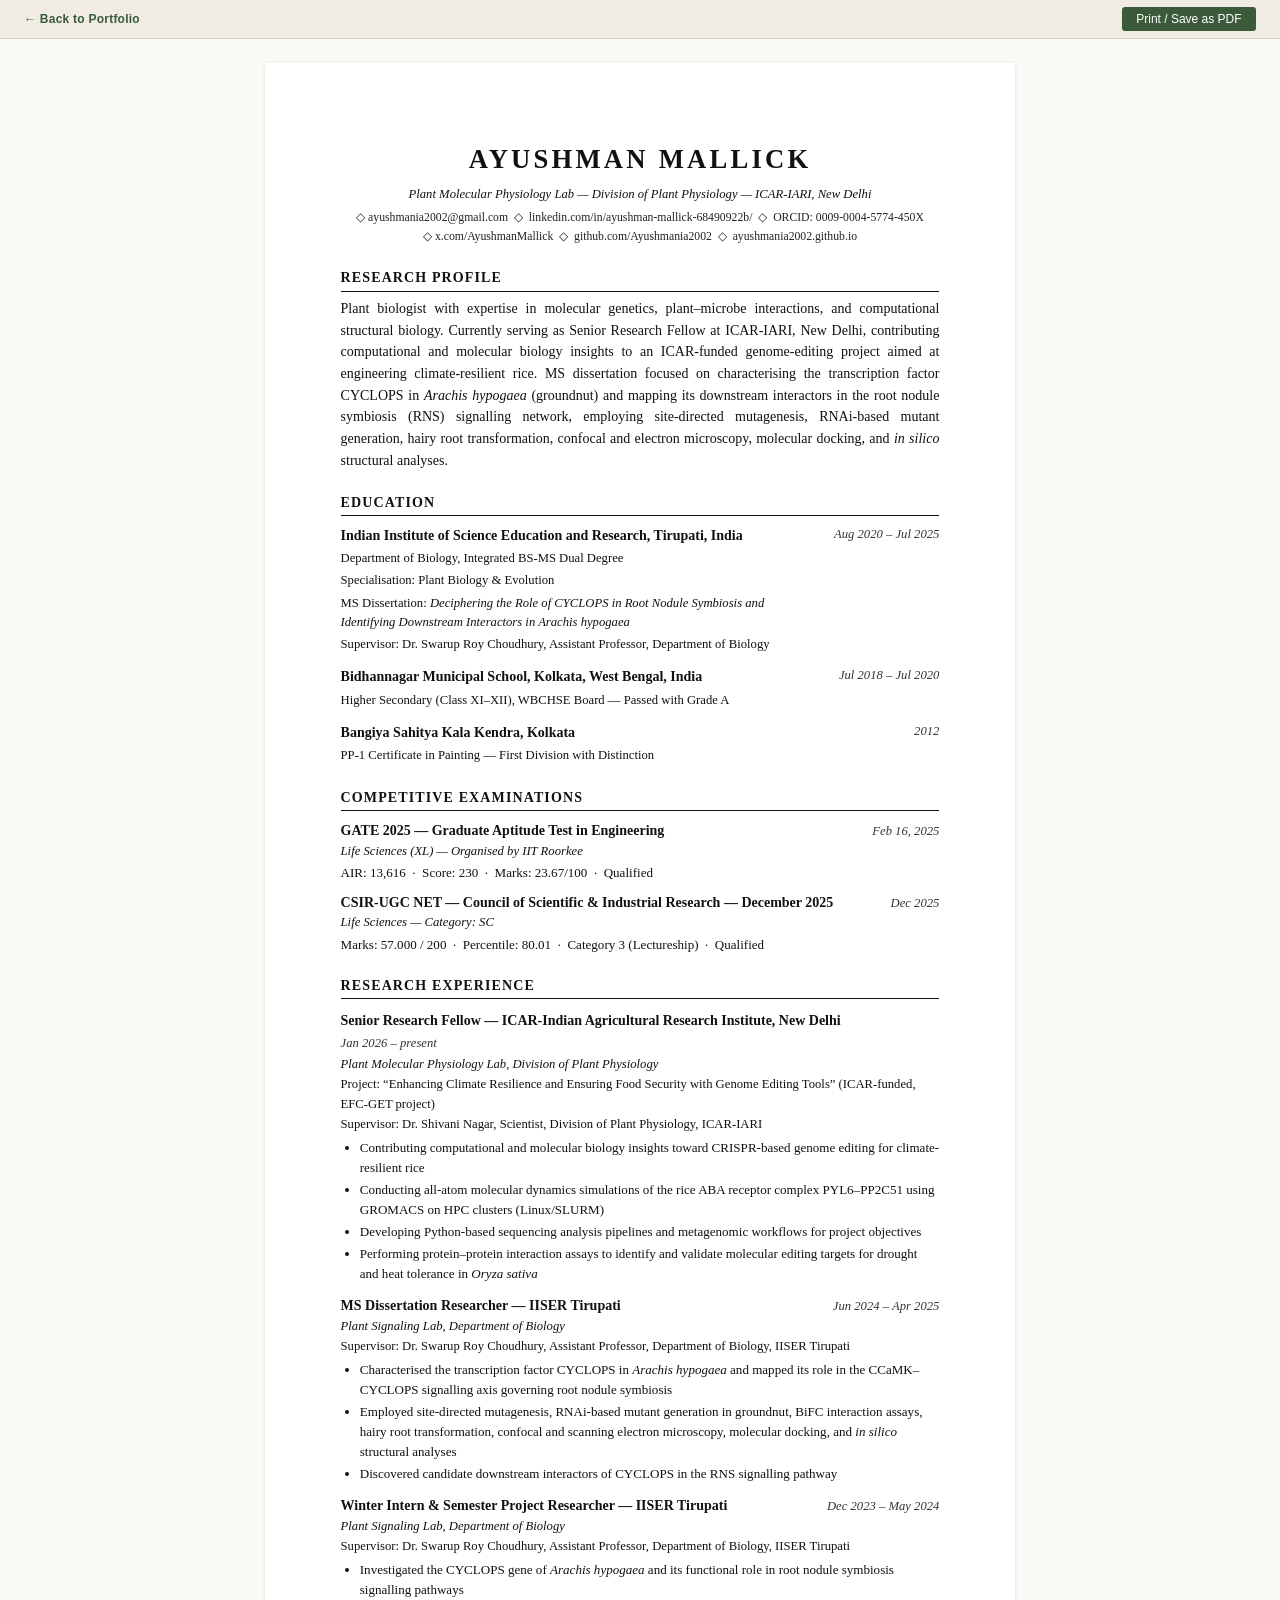
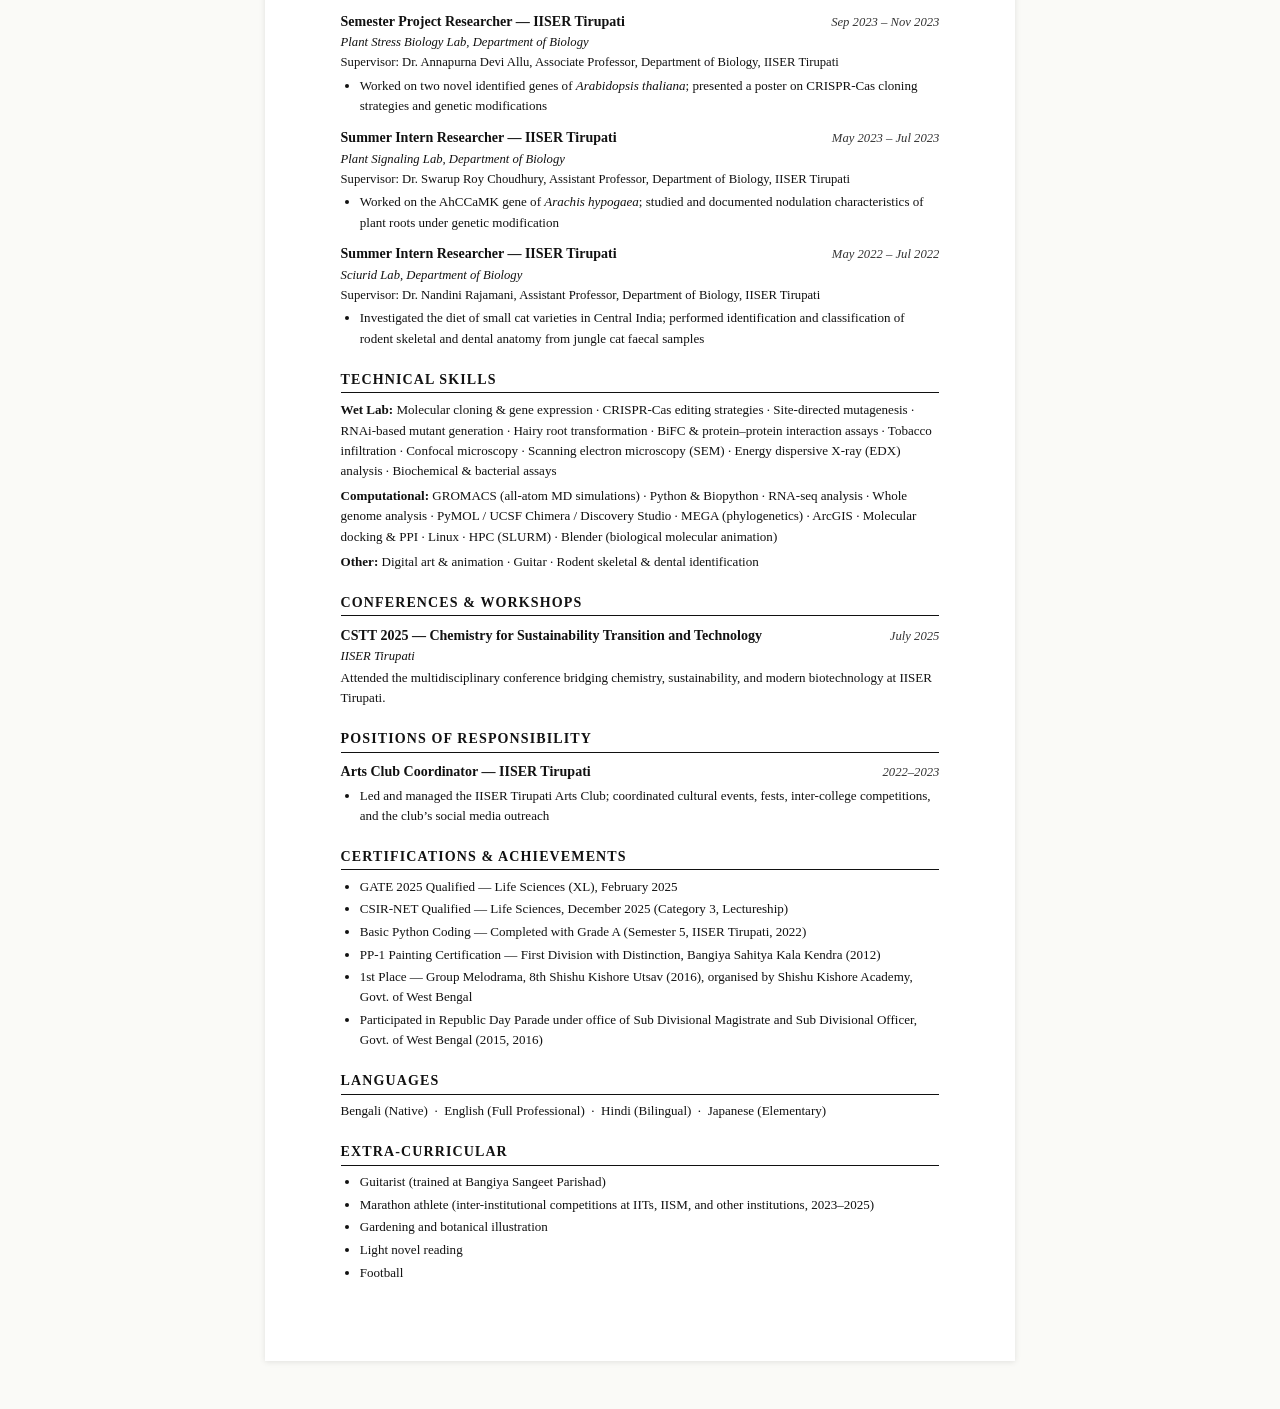
==== cv.html @ a6e4a39c "Fix CYCLOPS slideshow, CSIR-NET category, add GATE/NET to timeline - Fix initSlideshow(): querySelec" ====
<!DOCTYPE html>
<html lang="en">
<head>
  <meta charset="UTF-8" />
  <meta name="viewport" content="width=device-width, initial-scale=1.0" />
  <title>Ayushman Mallick — Curriculum Vitae</title>
  <style>
    /* ── Reset & Base ─────────────────────────────── */
    *, *::before, *::after { box-sizing: border-box; margin: 0; padding: 0; }

    body {
      font-family: "Times New Roman", Georgia, serif;
      font-size: 10.5pt;
      line-height: 1.55;
      color: #111;
      background: #fafaf7;
    }

    /* ── Nav bar (screen only) ────────────────────── */
    #nav-bar {
      background: #f0ece4;
      border-bottom: 1px solid #d0ccc4;
      padding: 0.45rem 1.5rem;
      display: flex;
      align-items: center;
      justify-content: space-between;
      font-family: Arial, sans-serif;
      font-size: 9pt;
    }
    #nav-bar a {
      color: #3a5a3a;
      text-decoration: none;
      font-weight: bold;
      letter-spacing: 0.02em;
    }
    #nav-bar a:hover { text-decoration: underline; }
    #print-btn {
      background: #3a5a3a;
      color: #fff;
      border: none;
      padding: 0.3rem 0.9rem;
      border-radius: 3px;
      cursor: pointer;
      font-size: 9pt;
      font-family: Arial, sans-serif;
    }
    #print-btn:hover { background: #2a4a2a; }

    /* ── CV Wrapper ───────────────────────────────── */
    #cv {
      max-width: 750px;
      margin: 1.5rem auto 3rem auto;
      padding: 2cm 2cm;
      background: #fff;
      box-shadow: 0 1px 6px rgba(0,0,0,0.10);
    }

    /* ── Header ───────────────────────────────────── */
    .cv-name {
      font-size: 20pt;
      font-weight: bold;
      text-align: center;
      letter-spacing: 0.12em;
      text-transform: uppercase;
      margin-bottom: 0.3rem;
    }
    .cv-affil {
      text-align: center;
      font-size: 9.5pt;
      font-style: italic;
      margin-bottom: 0.2rem;
    }
    .cv-contact {
      text-align: center;
      font-size: 8.8pt;
      color: #222;
      margin-bottom: 1.1rem;
      line-height: 1.7;
    }
    .cv-contact a {
      color: #222;
      text-decoration: none;
    }
    .cv-contact a:hover { text-decoration: underline; }

    /* ── Section Headers ──────────────────────────── */
    .section-header {
      font-size: 10.5pt;
      font-weight: bold;
      text-transform: uppercase;
      letter-spacing: 0.08em;
      margin-top: 1.25rem;
      margin-bottom: 0.15rem;
      padding-bottom: 0.1rem;
      border-bottom: 1.5px solid #111;
    }

    /* ── General paragraph / body text ───────────── */
    .cv-body {
      margin-top: 0.4rem;
      text-align: justify;
    }

    /* ── Education table layout ───────────────────── */
    .edu-table {
      width: 100%;
      border-collapse: collapse;
      margin-top: 0.5rem;
    }
    .edu-table td {
      vertical-align: top;
      padding: 0.08rem 0;
    }
    .edu-table .edu-left {
      width: 74%;
      padding-right: 0.5rem;
    }
    .edu-table .edu-right {
      width: 26%;
      text-align: right;
      font-style: italic;
      white-space: nowrap;
      font-size: 9.5pt;
      color: #333;
    }
    .edu-inst {
      font-weight: bold;
    }
    .edu-dept {
      font-size: 9.5pt;
    }
    .edu-sep {
      height: 0.55rem;
    }

    /* ── Experience entries ───────────────────────── */
    .exp-entry {
      margin-top: 0.65rem;
    }
    .exp-header {
      display: flex;
      justify-content: space-between;
      align-items: baseline;
      flex-wrap: wrap;
      gap: 0.2rem;
    }
    .exp-title {
      font-weight: bold;
      font-size: 10.5pt;
    }
    .exp-date {
      font-style: italic;
      font-size: 9.5pt;
      color: #333;
      white-space: nowrap;
    }
    .exp-lab {
      font-style: italic;
      font-size: 9.5pt;
      margin-top: 0.05rem;
    }
    .exp-proj {
      font-size: 9.5pt;
      margin-top: 0.05rem;
    }
    .exp-sup {
      font-size: 9.5pt;
      margin-top: 0.02rem;
    }
    .exp-bullets {
      margin-top: 0.2rem;
      margin-left: 1.2rem;
      font-size: 9.8pt;
    }
    .exp-bullets li {
      margin-bottom: 0.1rem;
    }

    /* ── Skills ───────────────────────────────────── */
    .skills-row {
      margin-top: 0.45rem;
      font-size: 9.8pt;
    }
    .skills-row strong {
      font-size: 9.8pt;
    }

    /* ── Conferences / Certs / Positions ─────────── */
    .item-entry {
      margin-top: 0.55rem;
    }
    .item-header {
      display: flex;
      justify-content: space-between;
      align-items: baseline;
      flex-wrap: wrap;
      gap: 0.2rem;
    }
    .item-title {
      font-weight: bold;
      font-size: 10.5pt;
    }
    .item-date {
      font-style: italic;
      font-size: 9.5pt;
      color: #333;
      white-space: nowrap;
    }
    .item-sub {
      font-size: 9.5pt;
      font-style: italic;
    }
    .item-body {
      font-size: 9.8pt;
      margin-top: 0.1rem;
    }
    .item-bullets {
      margin-top: 0.15rem;
      margin-left: 1.2rem;
      font-size: 9.8pt;
    }
    .item-bullets li { margin-bottom: 0.1rem; }

    /* ── Certifications list ──────────────────────── */
    .cert-list {
      margin-top: 0.4rem;
      margin-left: 1.2rem;
      font-size: 9.8pt;
    }
    .cert-list li { margin-bottom: 0.15rem; }

    /* ── Languages & Extras ───────────────────────── */
    .simple-body {
      margin-top: 0.4rem;
      font-size: 9.8pt;
    }

    /* ── Print styles ─────────────────────────────── */
    @media print {
      body {
        background: #fff;
        font-size: 10pt;
        margin: 0;
      }
      #nav-bar { display: none; }
      #cv {
        max-width: 100%;
        margin: 0;
        padding: 1.5cm 1.8cm;
        box-shadow: none;
      }
      a { color: #000 !important; text-decoration: none !important; }
      .section-header { border-bottom-color: #000; }
      .exp-entry, .item-entry { page-break-inside: avoid; }
    }

    @page {
      size: A4;
      margin: 1.5cm 1.8cm;
    }
  </style>
</head>
<body>

<!-- Nav bar (hidden in print) -->
<div id="nav-bar">
  <a href="index.html">&larr; Back to Portfolio</a>
  <button id="print-btn" onclick="window.print()">Print / Save as PDF</button>
</div>

<!-- CV container -->
<div id="cv">

  <!-- ── Header ── -->
  <div class="cv-name">Ayushman Mallick</div>
  <div class="cv-affil">Plant Molecular Physiology Lab &mdash; Division of Plant Physiology &mdash; ICAR-IARI, New Delhi</div>
  <div class="cv-contact">
    &#9671; <a href="mailto:ayushmania2002@gmail.com">ayushmania2002@gmail.com</a>
    &nbsp;&#9671;&nbsp; <a href="https://linkedin.com/in/ayushman-mallick-68490922b/" target="_blank">linkedin.com/in/ayushman-mallick-68490922b/</a>
    &nbsp;&#9671;&nbsp; ORCID: <a href="https://orcid.org/0009-0004-5774-450X" target="_blank">0009-0004-5774-450X</a><br>
    &#9671; <a href="https://x.com/AyushmanMallick" target="_blank">x.com/AyushmanMallick</a>
    &nbsp;&#9671;&nbsp; <a href="https://github.com/Ayushmania2002" target="_blank">github.com/Ayushmania2002</a>
    &nbsp;&#9671;&nbsp; <a href="https://ayushmania2002.github.io" target="_blank">ayushmania2002.github.io</a>
  </div>

  <!-- ── Research Profile ── -->
  <div class="section-header">Research Profile</div>
  <p class="cv-body">
    Plant biologist with expertise in molecular genetics, plant&ndash;microbe interactions, and computational structural biology.
    Currently serving as Senior Research Fellow at ICAR-IARI, New Delhi, contributing computational and molecular biology insights
    to an ICAR-funded genome-editing project aimed at engineering climate-resilient rice. MS dissertation focused on characterising
    the transcription factor CYCLOPS in <em>Arachis hypogaea</em> (groundnut) and mapping its downstream interactors in the root
    nodule symbiosis (RNS) signalling network, employing site-directed mutagenesis, RNAi-based mutant generation, hairy root
    transformation, confocal and electron microscopy, molecular docking, and <em>in silico</em> structural analyses.
  </p>

  <!-- ── Education ── -->
  <div class="section-header">Education</div>
  <table class="edu-table">
    <tbody>
      <tr>
        <td class="edu-left">
          <span class="edu-inst">Indian Institute of Science Education and Research, Tirupati, India</span>
        </td>
        <td class="edu-right">Aug 2020 &ndash; Jul 2025</td>
      </tr>
      <tr>
        <td class="edu-left edu-dept">Department of Biology, Integrated BS-MS Dual Degree</td>
        <td class="edu-right"></td>
      </tr>
      <tr>
        <td class="edu-left edu-dept">Specialisation: Plant Biology &amp; Evolution</td>
        <td class="edu-right"></td>
      </tr>
      <tr>
        <td class="edu-left edu-dept">MS Dissertation: <em>Deciphering the Role of CYCLOPS in Root Nodule Symbiosis and Identifying Downstream Interactors in Arachis hypogaea</em></td>
        <td class="edu-right"></td>
      </tr>
      <tr>
        <td class="edu-left edu-dept">Supervisor: Dr. Swarup Roy Choudhury, Assistant Professor, Department of Biology</td>
        <td class="edu-right"></td>
      </tr>

      <tr class="edu-sep"><td colspan="2"></td></tr>

      <tr>
        <td class="edu-left">
          <span class="edu-inst">Bidhannagar Municipal School, Kolkata, West Bengal, India</span>
        </td>
        <td class="edu-right">Jul 2018 &ndash; Jul 2020</td>
      </tr>
      <tr>
        <td class="edu-left edu-dept">Higher Secondary (Class XI&ndash;XII), WBCHSE Board &mdash; Passed with Grade A</td>
        <td class="edu-right"></td>
      </tr>

      <tr class="edu-sep"><td colspan="2"></td></tr>

      <tr>
        <td class="edu-left">
          <span class="edu-inst">Bangiya Sahitya Kala Kendra, Kolkata</span>
        </td>
        <td class="edu-right">2012</td>
      </tr>
      <tr>
        <td class="edu-left edu-dept">PP-1 Certificate in Painting &mdash; First Division with Distinction</td>
        <td class="edu-right"></td>
      </tr>
    </tbody>
  </table>

  <!-- ── Competitive Examinations ── -->
  <div class="section-header">Competitive Examinations</div>

  <div class="item-entry">
    <div class="item-header">
      <span class="item-title">GATE 2025 &mdash; Graduate Aptitude Test in Engineering</span>
      <span class="item-date">Feb 16, 2025</span>
    </div>
    <div class="item-sub">Life Sciences (XL) &mdash; Organised by IIT Roorkee</div>
    <div class="item-body">AIR: 13,616 &nbsp;&middot;&nbsp; Score: 230 &nbsp;&middot;&nbsp; Marks: 23.67/100 &nbsp;&middot;&nbsp; Qualified</div>
  </div>

  <div class="item-entry">
    <div class="item-header">
      <span class="item-title">CSIR-UGC NET &mdash; Council of Scientific &amp; Industrial Research &mdash; December 2025</span>
      <span class="item-date">Dec 2025</span>
    </div>
    <div class="item-sub">Life Sciences &mdash; Category: SC</div>
    <div class="item-body">Marks: 57.000 / 200 &nbsp;&middot;&nbsp; Percentile: 80.01 &nbsp;&middot;&nbsp; Category 3 (Lectureship) &nbsp;&middot;&nbsp; Qualified</div>
  </div>

  <!-- ── Research Experience ── -->
  <div class="section-header">Research Experience</div>

  <div class="exp-entry">
    <div class="exp-header">
      <span class="exp-title">Senior Research Fellow &mdash; ICAR-Indian Agricultural Research Institute, New Delhi</span>
      <span class="exp-date">Jan 2026 &ndash; present</span>
    </div>
    <div class="exp-lab">Plant Molecular Physiology Lab, Division of Plant Physiology</div>
    <div class="exp-proj">Project: &ldquo;Enhancing Climate Resilience and Ensuring Food Security with Genome Editing Tools&rdquo; (ICAR-funded, EFC-GET project)</div>
    <div class="exp-sup">Supervisor: Dr. Shivani Nagar, Scientist, Division of Plant Physiology, ICAR-IARI</div>
    <ul class="exp-bullets">
      <li>Contributing computational and molecular biology insights toward CRISPR-based genome editing for climate-resilient rice</li>
      <li>Conducting all-atom molecular dynamics simulations of the rice ABA receptor complex PYL6&ndash;PP2C51 using GROMACS on HPC clusters (Linux/SLURM)</li>
      <li>Developing Python-based sequencing analysis pipelines and metagenomic workflows for project objectives</li>
      <li>Performing protein&ndash;protein interaction assays to identify and validate molecular editing targets for drought and heat tolerance in <em>Oryza sativa</em></li>
    </ul>
  </div>

  <div class="exp-entry">
    <div class="exp-header">
      <span class="exp-title">MS Dissertation Researcher &mdash; IISER Tirupati</span>
      <span class="exp-date">Jun 2024 &ndash; Apr 2025</span>
    </div>
    <div class="exp-lab">Plant Signaling Lab, Department of Biology</div>
    <div class="exp-sup">Supervisor: Dr. Swarup Roy Choudhury, Assistant Professor, Department of Biology, IISER Tirupati</div>
    <ul class="exp-bullets">
      <li>Characterised the transcription factor CYCLOPS in <em>Arachis hypogaea</em> and mapped its role in the CCaMK&ndash;CYCLOPS signalling axis governing root nodule symbiosis</li>
      <li>Employed site-directed mutagenesis, RNAi-based mutant generation in groundnut, BiFC interaction assays, hairy root transformation, confocal and scanning electron microscopy, molecular docking, and <em>in silico</em> structural analyses</li>
      <li>Discovered candidate downstream interactors of CYCLOPS in the RNS signalling pathway</li>
    </ul>
  </div>

  <div class="exp-entry">
    <div class="exp-header">
      <span class="exp-title">Winter Intern &amp; Semester Project Researcher &mdash; IISER Tirupati</span>
      <span class="exp-date">Dec 2023 &ndash; May 2024</span>
    </div>
    <div class="exp-lab">Plant Signaling Lab, Department of Biology</div>
    <div class="exp-sup">Supervisor: Dr. Swarup Roy Choudhury, Assistant Professor, Department of Biology, IISER Tirupati</div>
    <ul class="exp-bullets">
      <li>Investigated the CYCLOPS gene of <em>Arachis hypogaea</em> and its functional role in root nodule symbiosis signalling pathways</li>
    </ul>
  </div>

  <div class="exp-entry">
    <div class="exp-header">
      <span class="exp-title">Semester Project Researcher &mdash; IISER Tirupati</span>
      <span class="exp-date">Sep 2023 &ndash; Nov 2023</span>
    </div>
    <div class="exp-lab">Plant Stress Biology Lab, Department of Biology</div>
    <div class="exp-sup">Supervisor: Dr. Annapurna Devi Allu, Associate Professor, Department of Biology, IISER Tirupati</div>
    <ul class="exp-bullets">
      <li>Worked on two novel identified genes of <em>Arabidopsis thaliana</em>; presented a poster on CRISPR-Cas cloning strategies and genetic modifications</li>
    </ul>
  </div>

  <div class="exp-entry">
    <div class="exp-header">
      <span class="exp-title">Summer Intern Researcher &mdash; IISER Tirupati</span>
      <span class="exp-date">May 2023 &ndash; Jul 2023</span>
    </div>
    <div class="exp-lab">Plant Signaling Lab, Department of Biology</div>
    <div class="exp-sup">Supervisor: Dr. Swarup Roy Choudhury, Assistant Professor, Department of Biology, IISER Tirupati</div>
    <ul class="exp-bullets">
      <li>Worked on the AhCCaMK gene of <em>Arachis hypogaea</em>; studied and documented nodulation characteristics of plant roots under genetic modification</li>
    </ul>
  </div>

  <div class="exp-entry">
    <div class="exp-header">
      <span class="exp-title">Summer Intern Researcher &mdash; IISER Tirupati</span>
      <span class="exp-date">May 2022 &ndash; Jul 2022</span>
    </div>
    <div class="exp-lab">Sciurid Lab, Department of Biology</div>
    <div class="exp-sup">Supervisor: Dr. Nandini Rajamani, Assistant Professor, Department of Biology, IISER Tirupati</div>
    <ul class="exp-bullets">
      <li>Investigated the diet of small cat varieties in Central India; performed identification and classification of rodent skeletal and dental anatomy from jungle cat faecal samples</li>
    </ul>
  </div>

  <!-- ── Technical Skills ── -->
  <div class="section-header">Technical Skills</div>

  <div class="skills-row">
    <strong>Wet Lab:</strong>
    Molecular cloning &amp; gene expression &middot; CRISPR-Cas editing strategies &middot; Site-directed mutagenesis &middot;
    RNAi-based mutant generation &middot; Hairy root transformation &middot; BiFC &amp; protein&ndash;protein interaction assays &middot;
    Tobacco infiltration &middot; Confocal microscopy &middot; Scanning electron microscopy (SEM) &middot;
    Energy dispersive X-ray (EDX) analysis &middot; Biochemical &amp; bacterial assays
  </div>

  <div class="skills-row" style="margin-top:0.3rem;">
    <strong>Computational:</strong>
    GROMACS (all-atom MD simulations) &middot; Python &amp; Biopython &middot; RNA-seq analysis &middot;
    Whole genome analysis &middot; PyMOL / UCSF Chimera / Discovery Studio &middot; MEGA (phylogenetics) &middot;
    ArcGIS &middot; Molecular docking &amp; PPI &middot; Linux &middot; HPC (SLURM) &middot;
    Blender (biological molecular animation)
  </div>

  <div class="skills-row" style="margin-top:0.3rem;">
    <strong>Other:</strong>
    Digital art &amp; animation &middot; Guitar &middot; Rodent skeletal &amp; dental identification
  </div>

  <!-- ── Conferences & Workshops ── -->
  <div class="section-header">Conferences &amp; Workshops</div>

  <div class="item-entry">
    <div class="item-header">
      <span class="item-title">CSTT 2025 &mdash; Chemistry for Sustainability Transition and Technology</span>
      <span class="item-date">July 2025</span>
    </div>
    <div class="item-sub">IISER Tirupati</div>
    <div class="item-body">Attended the multidisciplinary conference bridging chemistry, sustainability, and modern biotechnology at IISER Tirupati.</div>
  </div>

  <!-- ── Positions of Responsibility ── -->
  <div class="section-header">Positions of Responsibility</div>

  <div class="item-entry">
    <div class="item-header">
      <span class="item-title">Arts Club Coordinator &mdash; IISER Tirupati</span>
      <span class="item-date">2022&ndash;2023</span>
    </div>
    <ul class="item-bullets">
      <li>Led and managed the IISER Tirupati Arts Club; coordinated cultural events, fests, inter-college competitions, and the club&rsquo;s social media outreach</li>
    </ul>
  </div>

  <!-- ── Certifications & Achievements ── -->
  <div class="section-header">Certifications &amp; Achievements</div>

  <ul class="cert-list">
    <li>GATE 2025 Qualified &mdash; Life Sciences (XL), February 2025</li>
    <li>CSIR-NET Qualified &mdash; Life Sciences, December 2025 (Category 3, Lectureship)</li>
    <li>Basic Python Coding &mdash; Completed with Grade A (Semester 5, IISER Tirupati, 2022)</li>
    <li>PP-1 Painting Certification &mdash; First Division with Distinction, Bangiya Sahitya Kala Kendra (2012)</li>
    <li>1st Place &mdash; Group Melodrama, 8th Shishu Kishore Utsav (2016), organised by Shishu Kishore Academy, Govt. of West Bengal</li>
    <li>Participated in Republic Day Parade under office of Sub Divisional Magistrate and Sub Divisional Officer, Govt. of West Bengal (2015, 2016)</li>
  </ul>

  <!-- ── Languages ── -->
  <div class="section-header">Languages</div>

  <div class="simple-body">
    Bengali (Native) &nbsp;&middot;&nbsp; English (Full Professional) &nbsp;&middot;&nbsp; Hindi (Bilingual) &nbsp;&middot;&nbsp; Japanese (Elementary)
  </div>

  <!-- ── Extra-Curricular ── -->
  <div class="section-header">Extra-Curricular</div>

  <ul class="cert-list" style="margin-top:0.4rem;">
    <li>Guitarist (trained at Bangiya Sangeet Parishad)</li>
    <li>Marathon athlete (inter-institutional competitions at IITs, IISM, and other institutions, 2023&ndash;2025)</li>
    <li>Gardening and botanical illustration</li>
    <li>Light novel reading</li>
    <li>Football</li>
  </ul>

</div><!-- end #cv -->

</body>
</html>
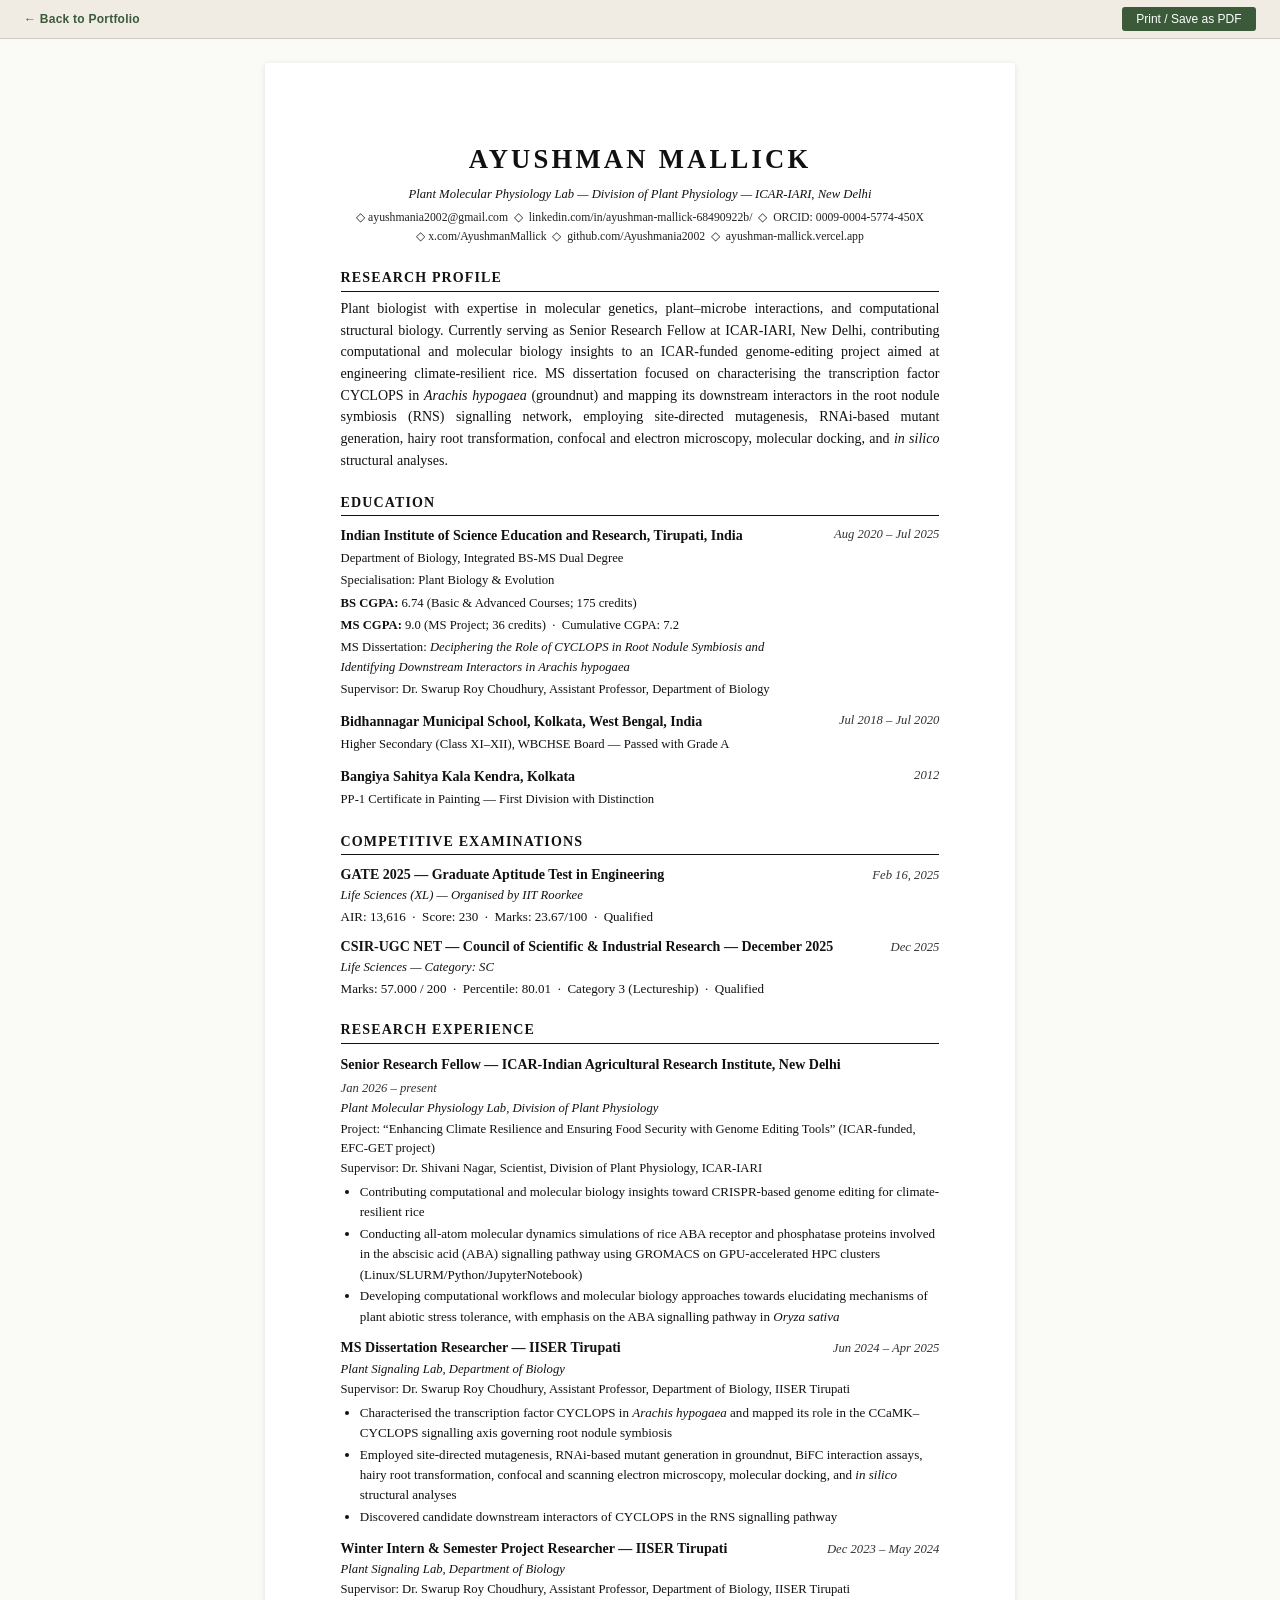
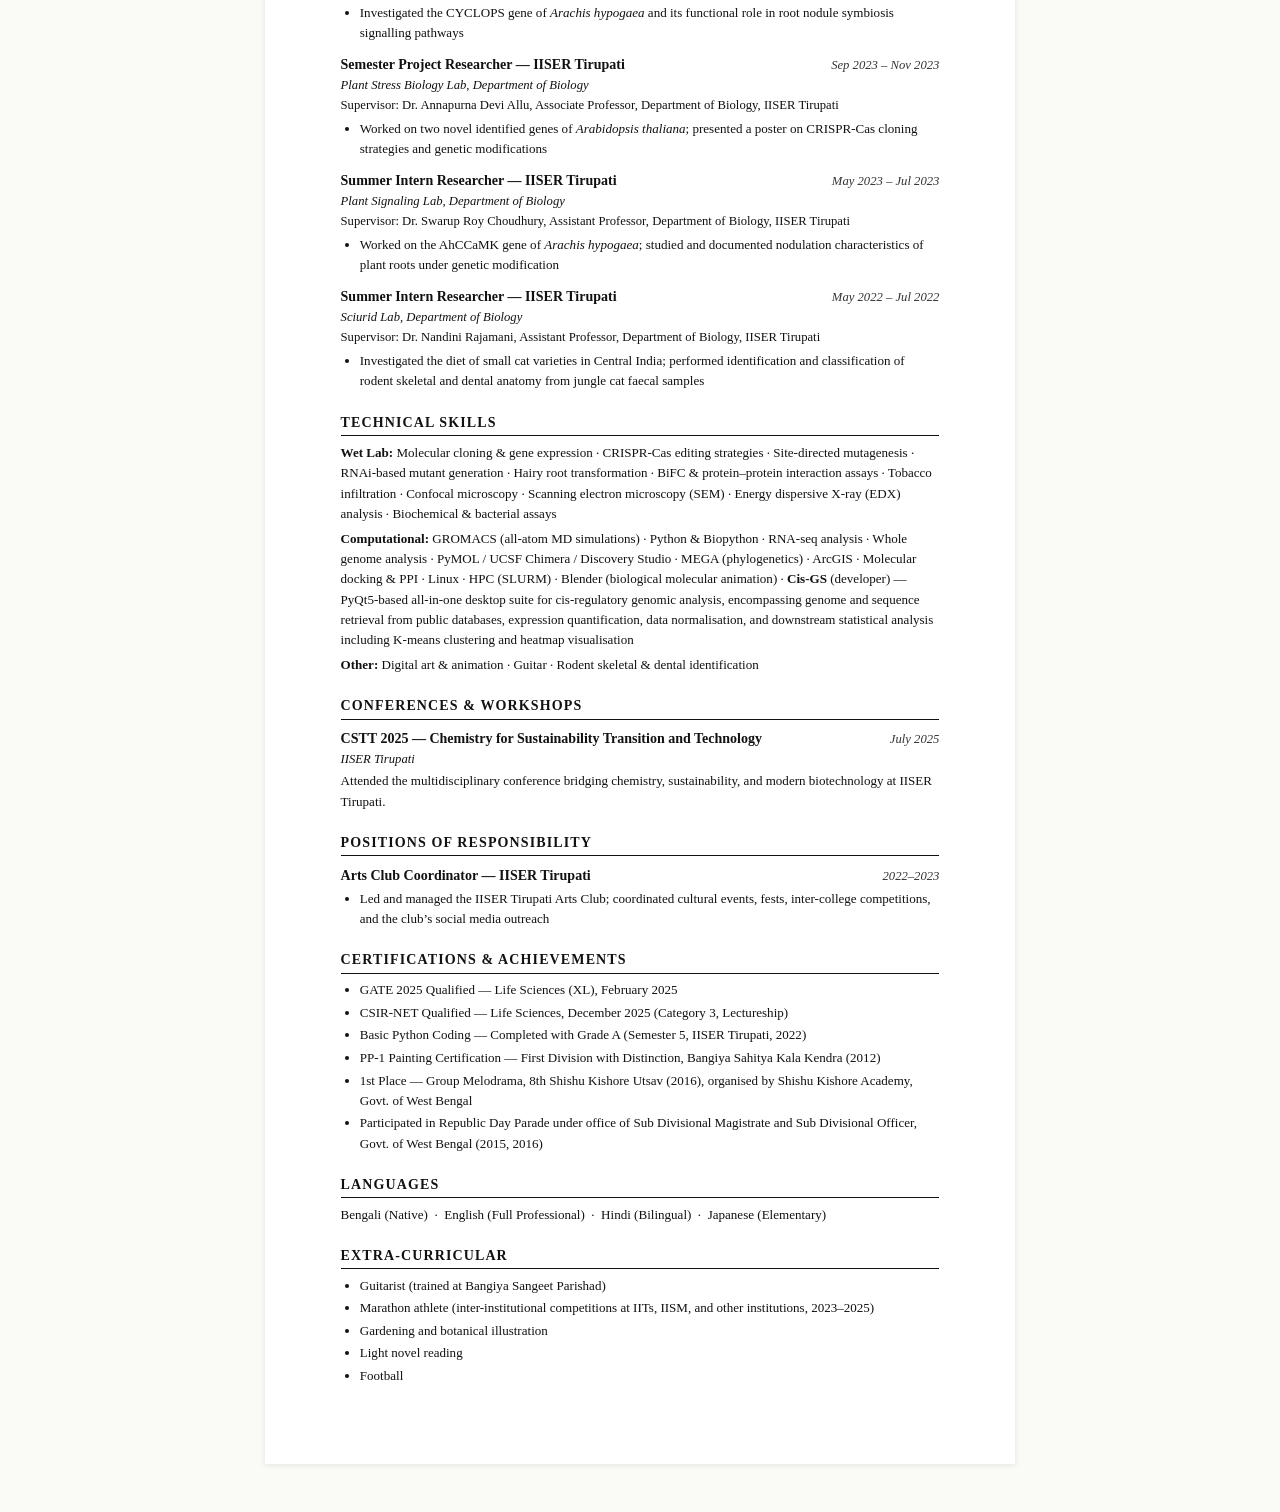
==== commit a39c2295: "Update CV to match new PDF; add Maps links + geolocation to reach section" ====
--- a/cv.html
+++ b/cv.html
@@ -280,7 +280,7 @@
     &nbsp;&#9671;&nbsp; ORCID: <a href="https://orcid.org/0009-0004-5774-450X" target="_blank">0009-0004-5774-450X</a><br>
     &#9671; <a href="https://x.com/AyushmanMallick" target="_blank">x.com/AyushmanMallick</a>
     &nbsp;&#9671;&nbsp; <a href="https://github.com/Ayushmania2002" target="_blank">github.com/Ayushmania2002</a>
-    &nbsp;&#9671;&nbsp; <a href="https://ayushmania2002.github.io" target="_blank">ayushmania2002.github.io</a>
+    &nbsp;&#9671;&nbsp; <a href="https://ayushman-mallick.vercel.app" target="_blank">ayushman-mallick.vercel.app</a>
   </div>
 
   <!-- ── Research Profile ── -->
@@ -313,6 +313,14 @@
         <td class="edu-right"></td>
       </tr>
       <tr>
+        <td class="edu-left edu-dept"><strong>BS CGPA:</strong> 6.74 (Basic &amp; Advanced Courses; 175 credits)</td>
+        <td class="edu-right"></td>
+      </tr>
+      <tr>
+        <td class="edu-left edu-dept"><strong>MS CGPA:</strong> 9.0 (MS Project; 36 credits) &nbsp;&middot;&nbsp; Cumulative CGPA: 7.2</td>
+        <td class="edu-right"></td>
+      </tr>
+      <tr>
         <td class="edu-left edu-dept">MS Dissertation: <em>Deciphering the Role of CYCLOPS in Root Nodule Symbiosis and Identifying Downstream Interactors in Arachis hypogaea</em></td>
         <td class="edu-right"></td>
       </tr>
@@ -383,9 +391,8 @@
     <div class="exp-sup">Supervisor: Dr. Shivani Nagar, Scientist, Division of Plant Physiology, ICAR-IARI</div>
     <ul class="exp-bullets">
       <li>Contributing computational and molecular biology insights toward CRISPR-based genome editing for climate-resilient rice</li>
-      <li>Conducting all-atom molecular dynamics simulations of the rice ABA receptor complex PYL6&ndash;PP2C51 using GROMACS on HPC clusters (Linux/SLURM)</li>
-      <li>Developing Python-based sequencing analysis pipelines and metagenomic workflows for project objectives</li>
-      <li>Performing protein&ndash;protein interaction assays to identify and validate molecular editing targets for drought and heat tolerance in <em>Oryza sativa</em></li>
+      <li>Conducting all-atom molecular dynamics simulations of rice ABA receptor and phosphatase proteins involved in the abscisic acid (ABA) signalling pathway using GROMACS on GPU-accelerated HPC clusters (Linux/SLURM/Python/JupyterNotebook)</li>
+      <li>Developing computational workflows and molecular biology approaches towards elucidating mechanisms of plant abiotic stress tolerance, with emphasis on the ABA signalling pathway in <em>Oryza sativa</em></li>
     </ul>
   </div>
 
@@ -467,7 +474,10 @@
     GROMACS (all-atom MD simulations) &middot; Python &amp; Biopython &middot; RNA-seq analysis &middot;
     Whole genome analysis &middot; PyMOL / UCSF Chimera / Discovery Studio &middot; MEGA (phylogenetics) &middot;
     ArcGIS &middot; Molecular docking &amp; PPI &middot; Linux &middot; HPC (SLURM) &middot;
-    Blender (biological molecular animation)
+    Blender (biological molecular animation) &middot;
+    <strong>Cis-GS</strong> (developer) &mdash; PyQt5-based all-in-one desktop suite for cis-regulatory genomic analysis,
+    encompassing genome and sequence retrieval from public databases, expression quantification, data normalisation,
+    and downstream statistical analysis including K-means clustering and heatmap visualisation
   </div>
 
   <div class="skills-row" style="margin-top:0.3rem;">
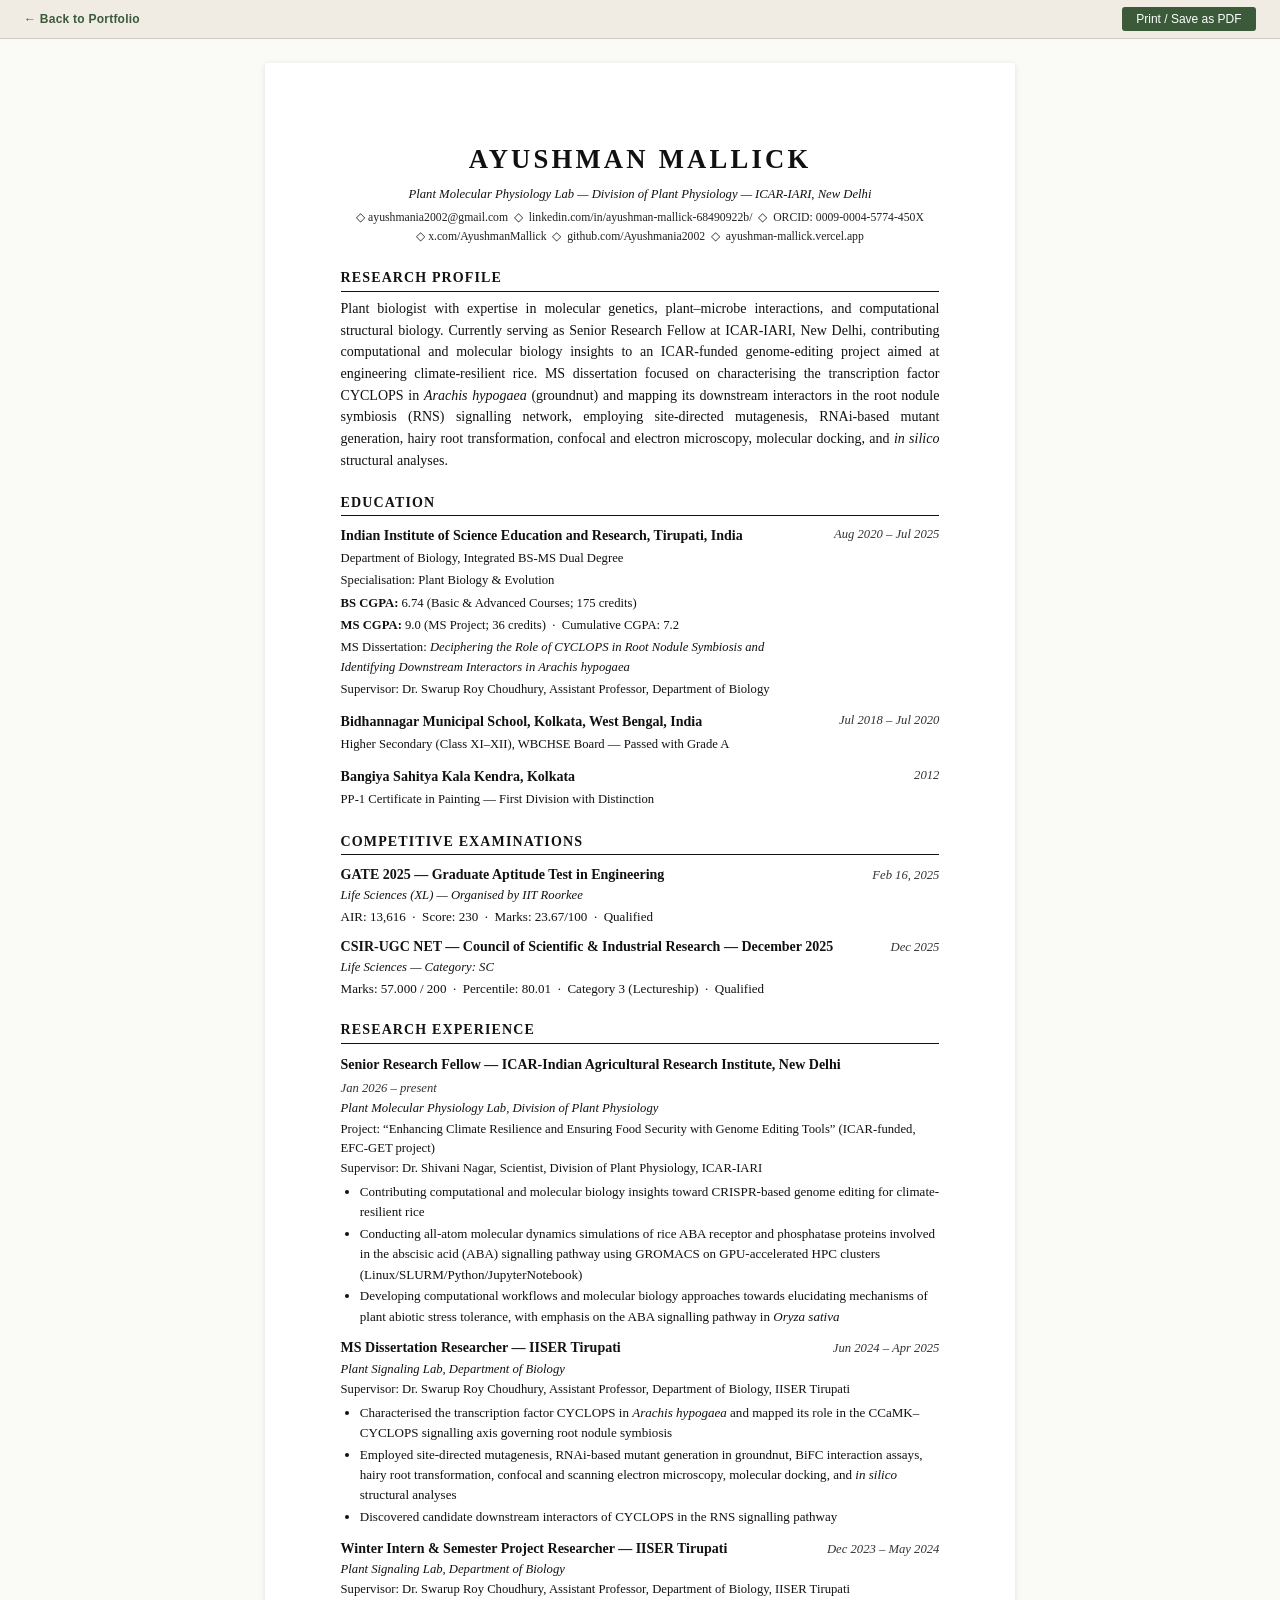
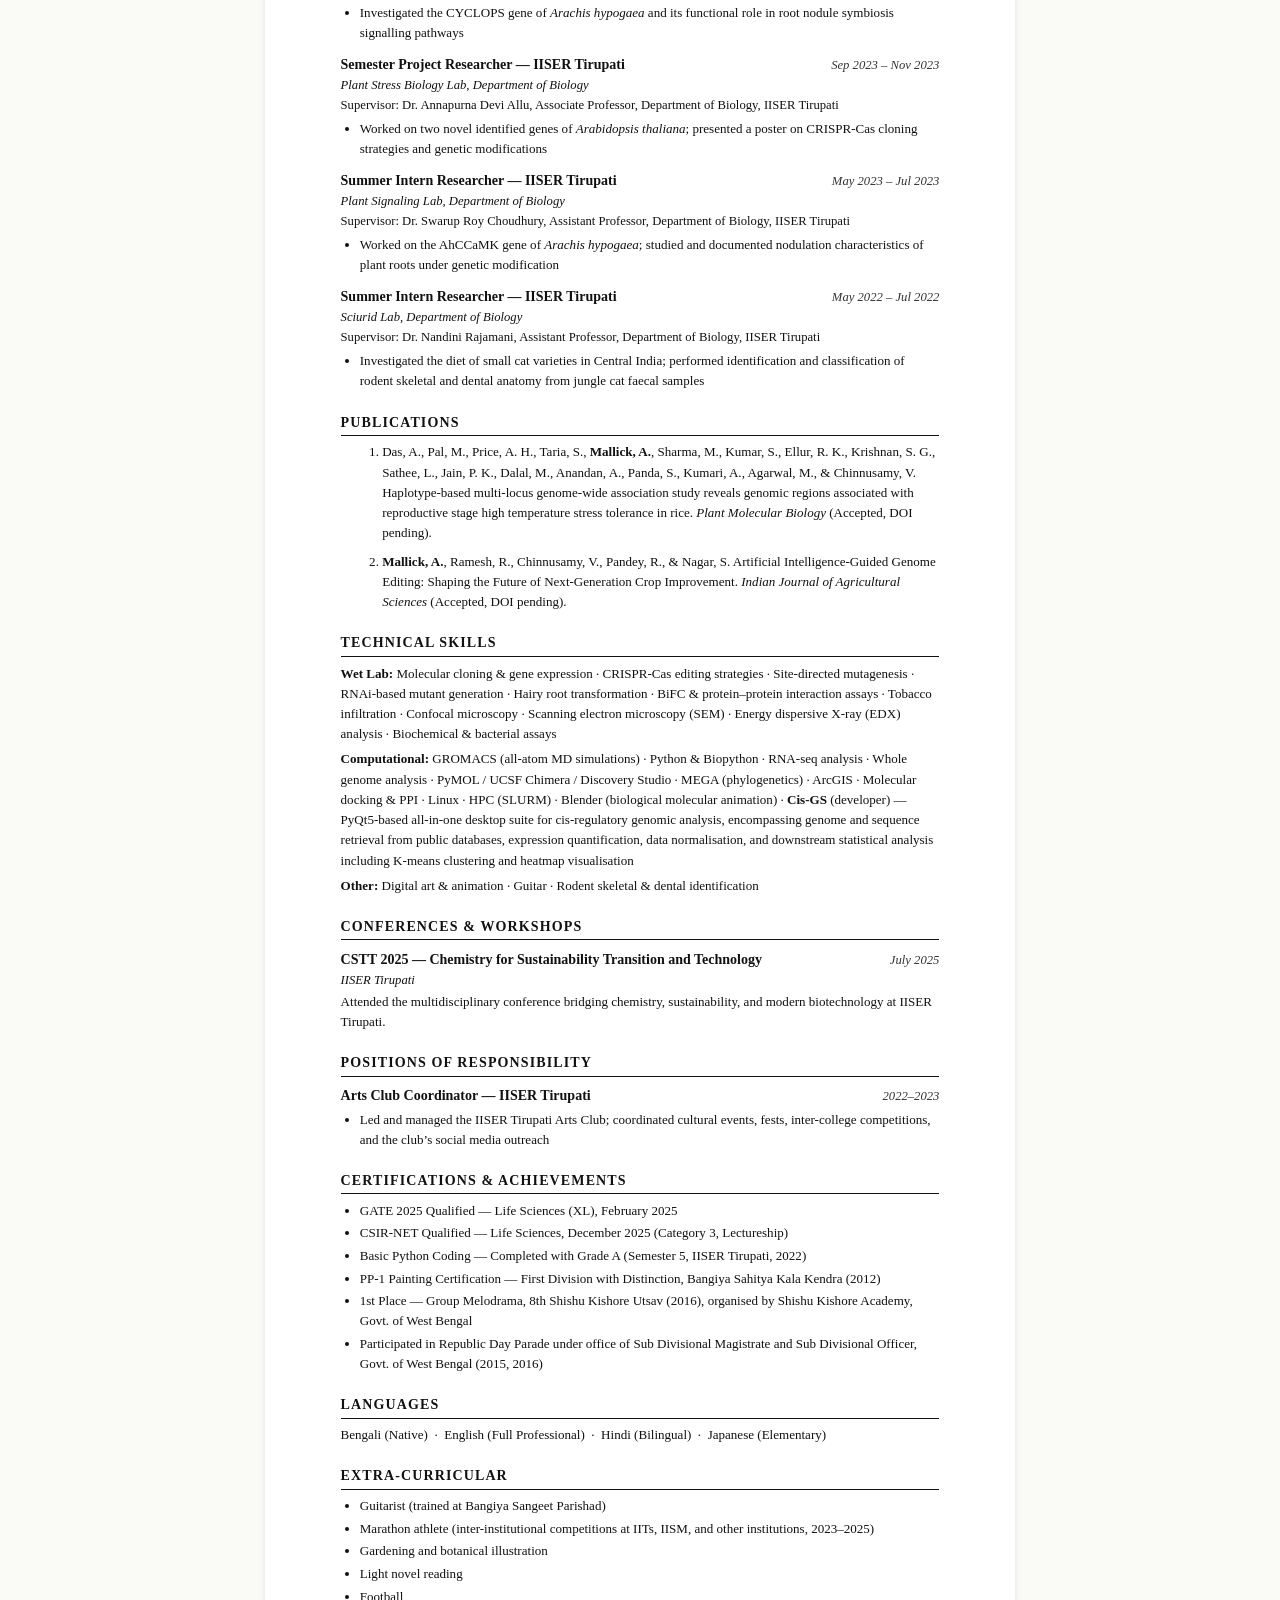
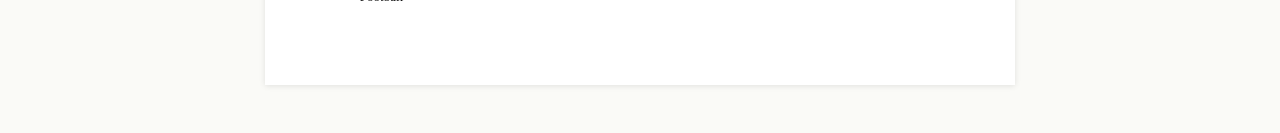
==== commit 178150d6: "Add Publications section with two accepted papers" ====
--- a/cv.html
+++ b/cv.html
@@ -458,6 +458,24 @@
     </ul>
   </div>
 
+  <!-- ── Publications ── -->
+  <div class="section-header">Publications</div>
+
+  <ol class="cert-list" style="margin-top:0.4rem; padding-left:1.4rem;">
+    <li style="margin-bottom:0.5rem;">
+      Das, A., Pal, M., Price, A. H., Taria, S., <strong>Mallick, A.</strong>, Sharma, M., Kumar, S., Ellur, R. K.,
+      Krishnan, S. G., Sathee, L., Jain, P. K., Dalal, M., Anandan, A., Panda, S., Kumari, A., Agarwal, M.,
+      &amp; Chinnusamy, V. Haplotype-based multi-locus genome-wide association study reveals genomic regions
+      associated with reproductive stage high temperature stress tolerance in rice.
+      <em>Plant Molecular Biology</em> (Accepted, DOI pending).
+    </li>
+    <li style="margin-bottom:0.5rem;">
+      <strong>Mallick, A.</strong>, Ramesh, R., Chinnusamy, V., Pandey, R., &amp; Nagar, S.
+      Artificial Intelligence-Guided Genome Editing: Shaping the Future of Next-Generation Crop Improvement.
+      <em>Indian Journal of Agricultural Sciences</em> (Accepted, DOI pending).
+    </li>
+  </ol>
+
   <!-- ── Technical Skills ── -->
   <div class="section-header">Technical Skills</div>
 
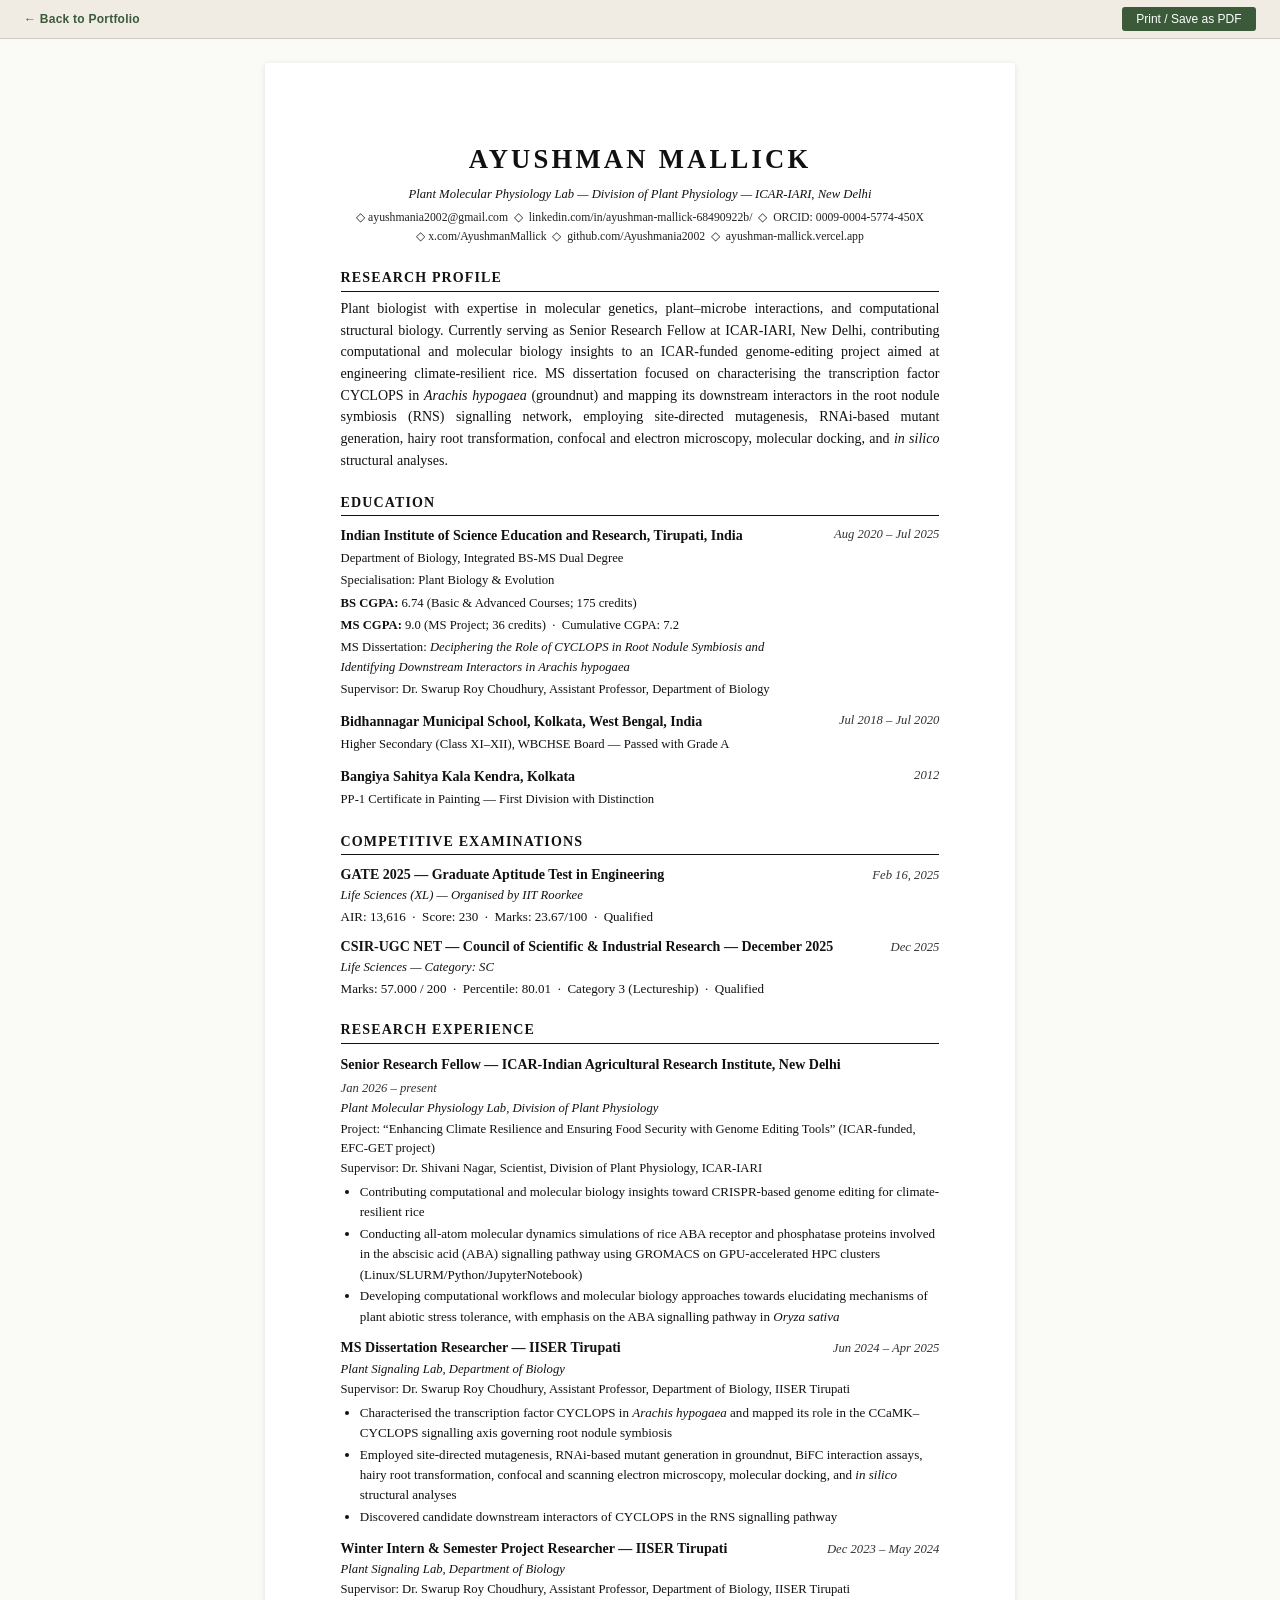
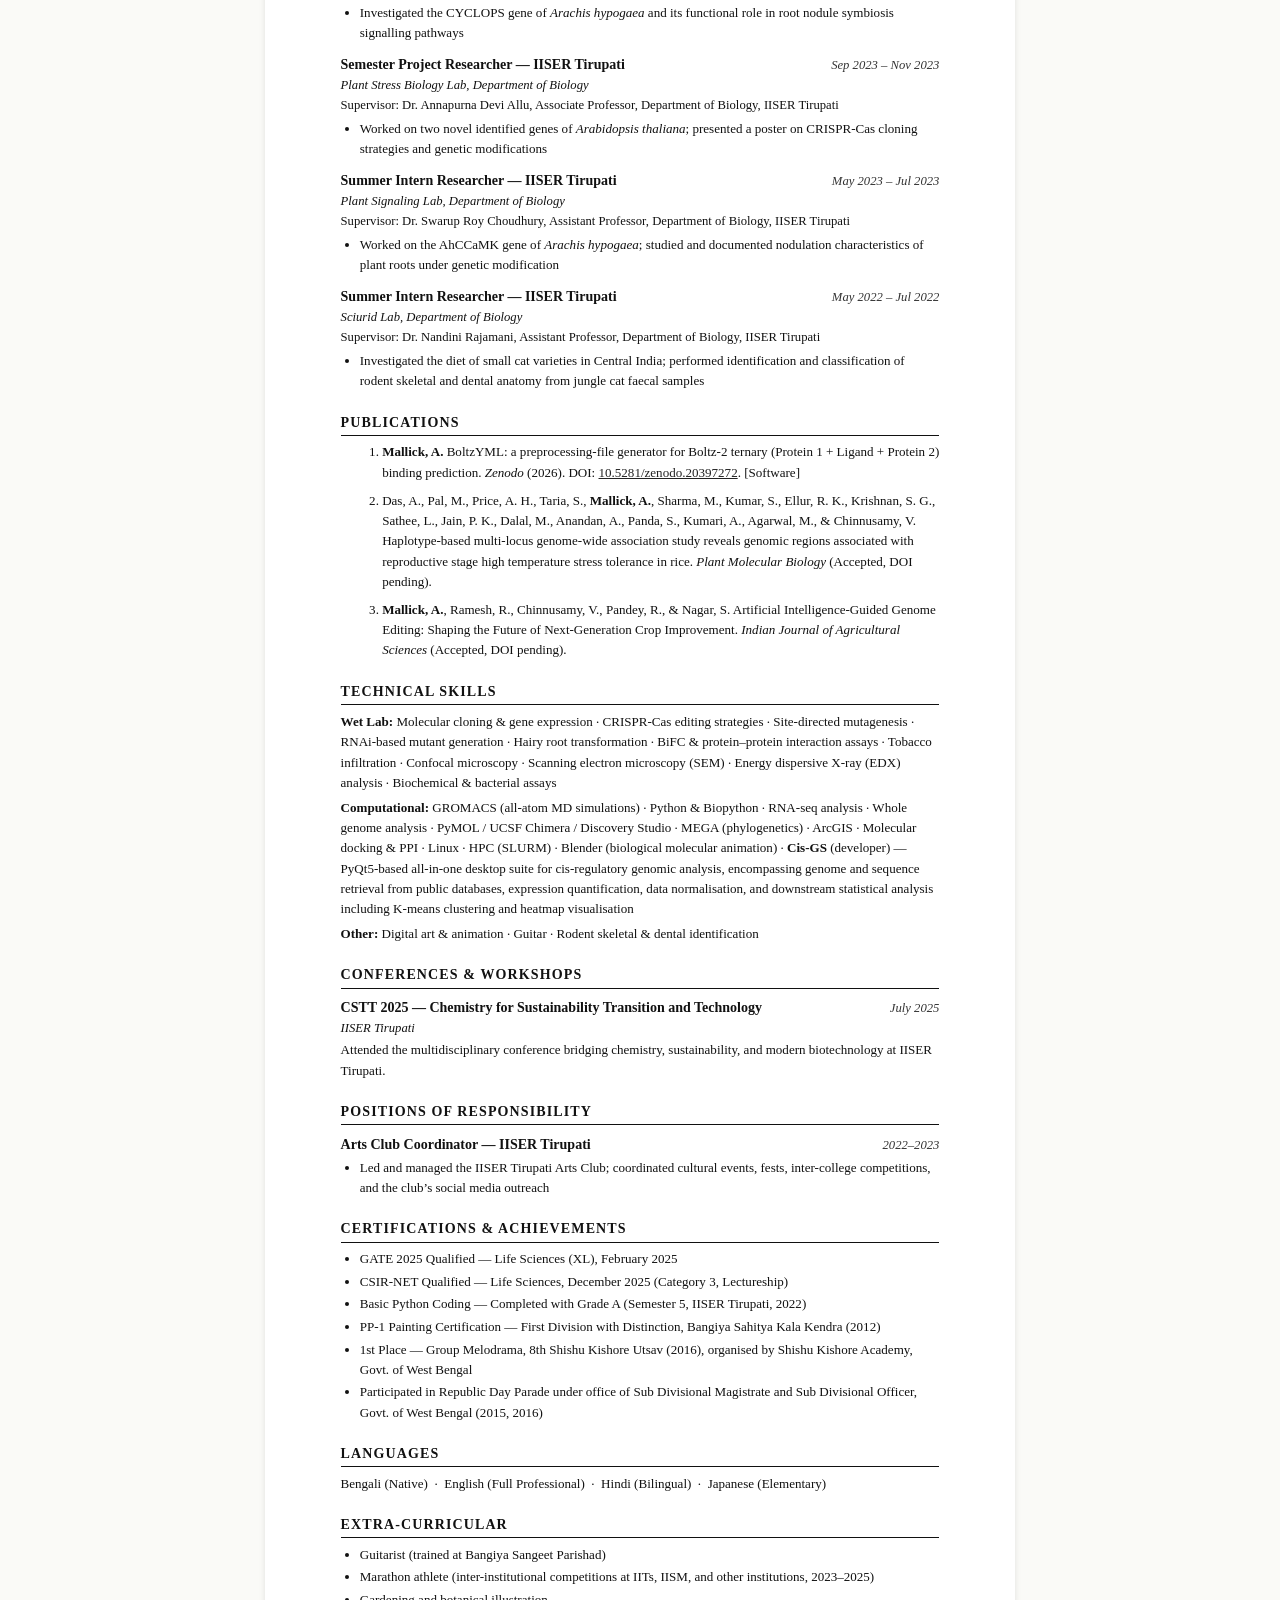
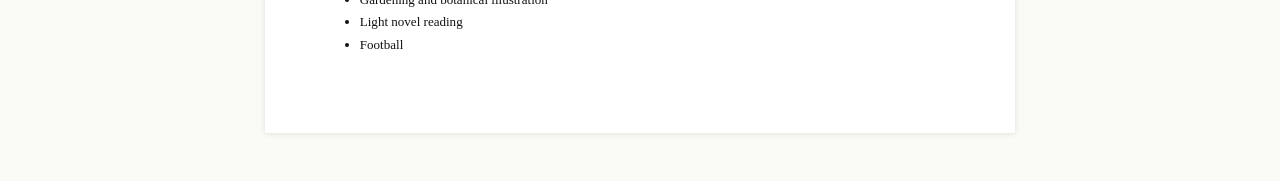
==== commit b0aece32: "Add BoltzYML Zenodo software citation to CV publications" ====
--- a/cv.html
+++ b/cv.html
@@ -463,6 +463,13 @@
 
   <ol class="cert-list" style="margin-top:0.4rem; padding-left:1.4rem;">
     <li style="margin-bottom:0.5rem;">
+      <strong>Mallick, A.</strong> BoltzYML: a preprocessing-file generator for Boltz-2 ternary
+      (Protein&nbsp;1 + Ligand + Protein&nbsp;2) binding prediction.
+      <em>Zenodo</em> (2026).
+      DOI: <a href="https://doi.org/10.5281/zenodo.20397272" target="_blank" style="color:#222;">10.5281/zenodo.20397272</a>.
+      [Software]
+    </li>
+    <li style="margin-bottom:0.5rem;">
       Das, A., Pal, M., Price, A. H., Taria, S., <strong>Mallick, A.</strong>, Sharma, M., Kumar, S., Ellur, R. K.,
       Krishnan, S. G., Sathee, L., Jain, P. K., Dalal, M., Anandan, A., Panda, S., Kumari, A., Agarwal, M.,
       &amp; Chinnusamy, V. Haplotype-based multi-locus genome-wide association study reveals genomic regions
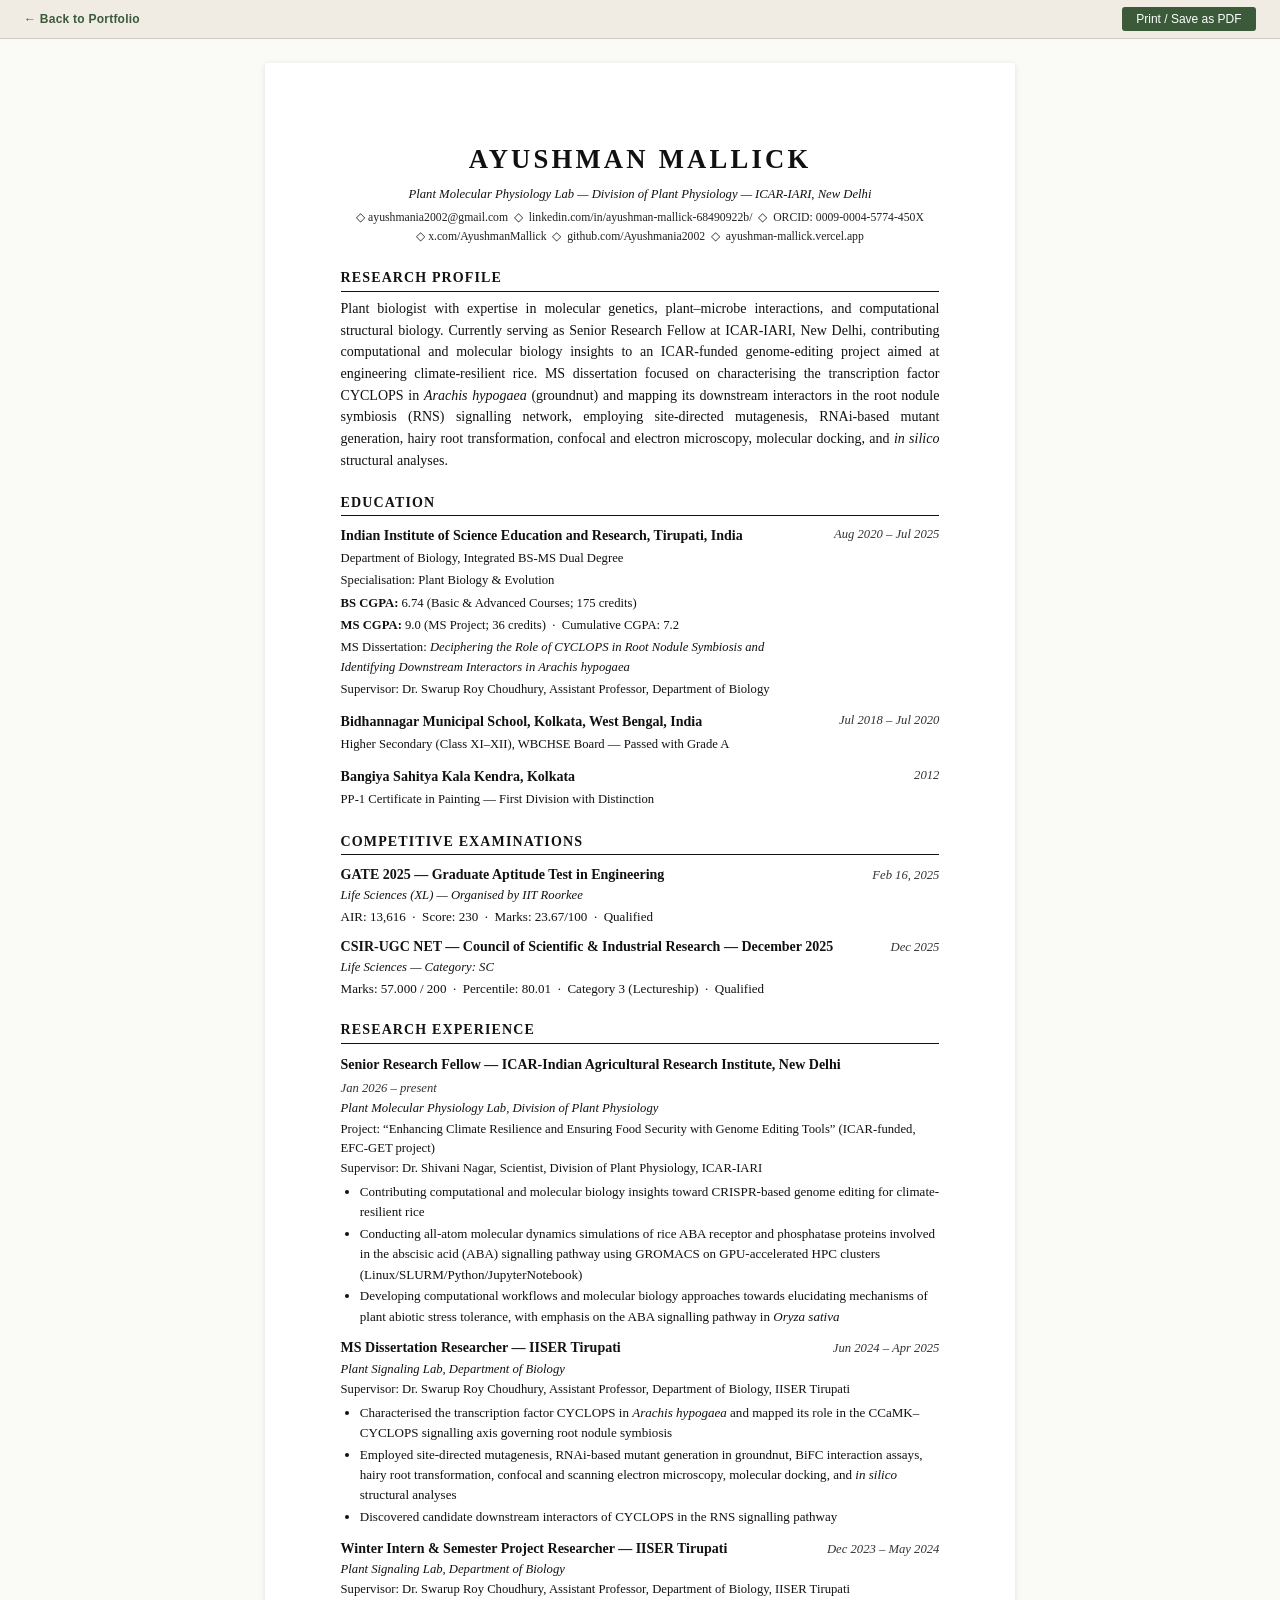
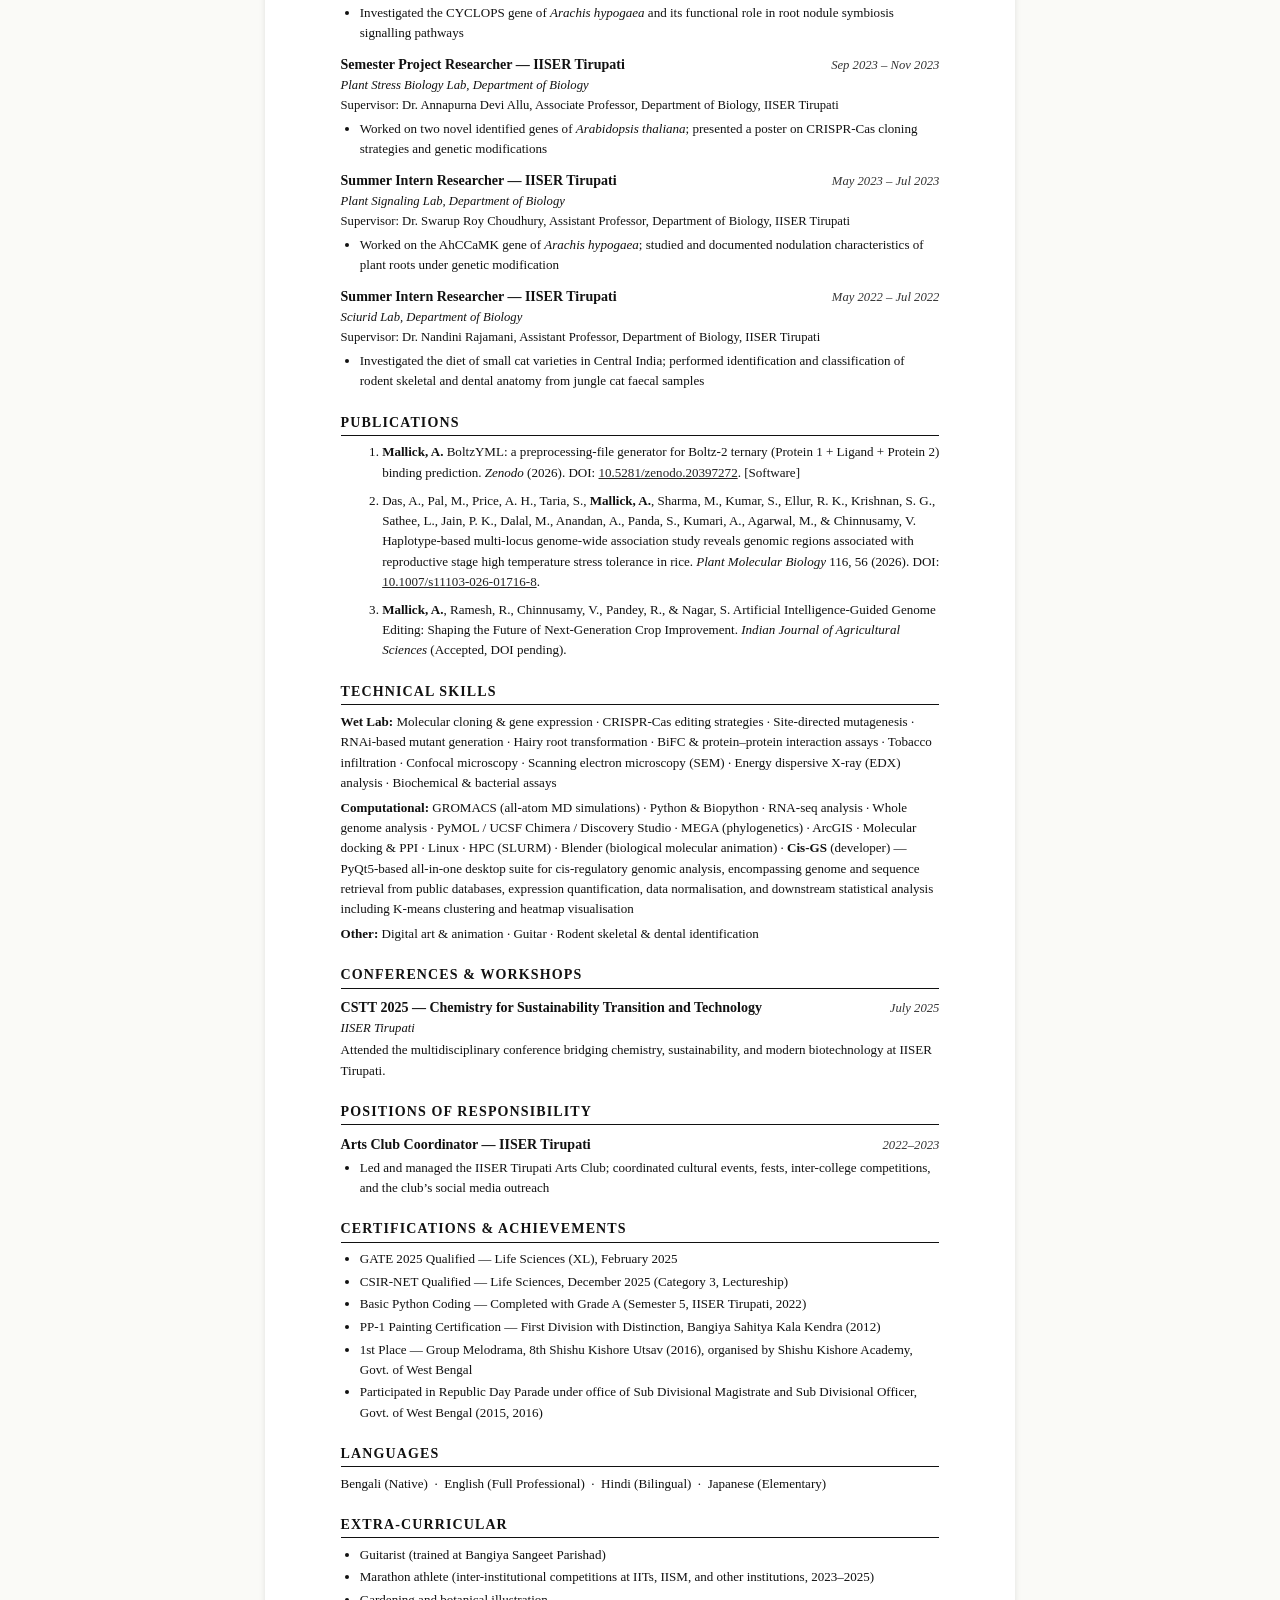
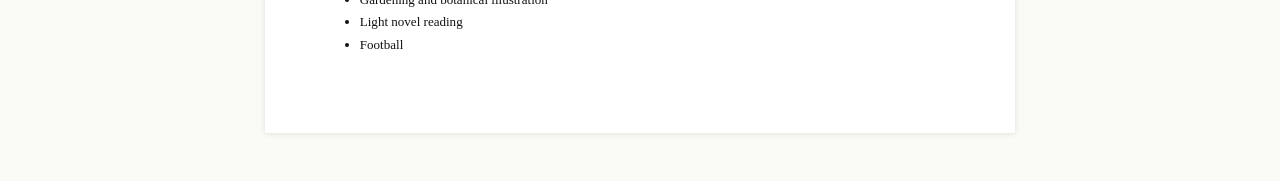
==== commit 911996d1: "Add DOI, volume, and year for Plant Molecular Biology publication" ====
--- a/cv.html
+++ b/cv.html
@@ -474,7 +474,8 @@
       Krishnan, S. G., Sathee, L., Jain, P. K., Dalal, M., Anandan, A., Panda, S., Kumari, A., Agarwal, M.,
       &amp; Chinnusamy, V. Haplotype-based multi-locus genome-wide association study reveals genomic regions
       associated with reproductive stage high temperature stress tolerance in rice.
-      <em>Plant Molecular Biology</em> (Accepted, DOI pending).
+      <em>Plant Molecular Biology</em> 116, 56 (2026).
+      DOI: <a href="https://doi.org/10.1007/s11103-026-01716-8" target="_blank" style="color:#222;">10.1007/s11103-026-01716-8</a>.
     </li>
     <li style="margin-bottom:0.5rem;">
       <strong>Mallick, A.</strong>, Ramesh, R., Chinnusamy, V., Pandey, R., &amp; Nagar, S.
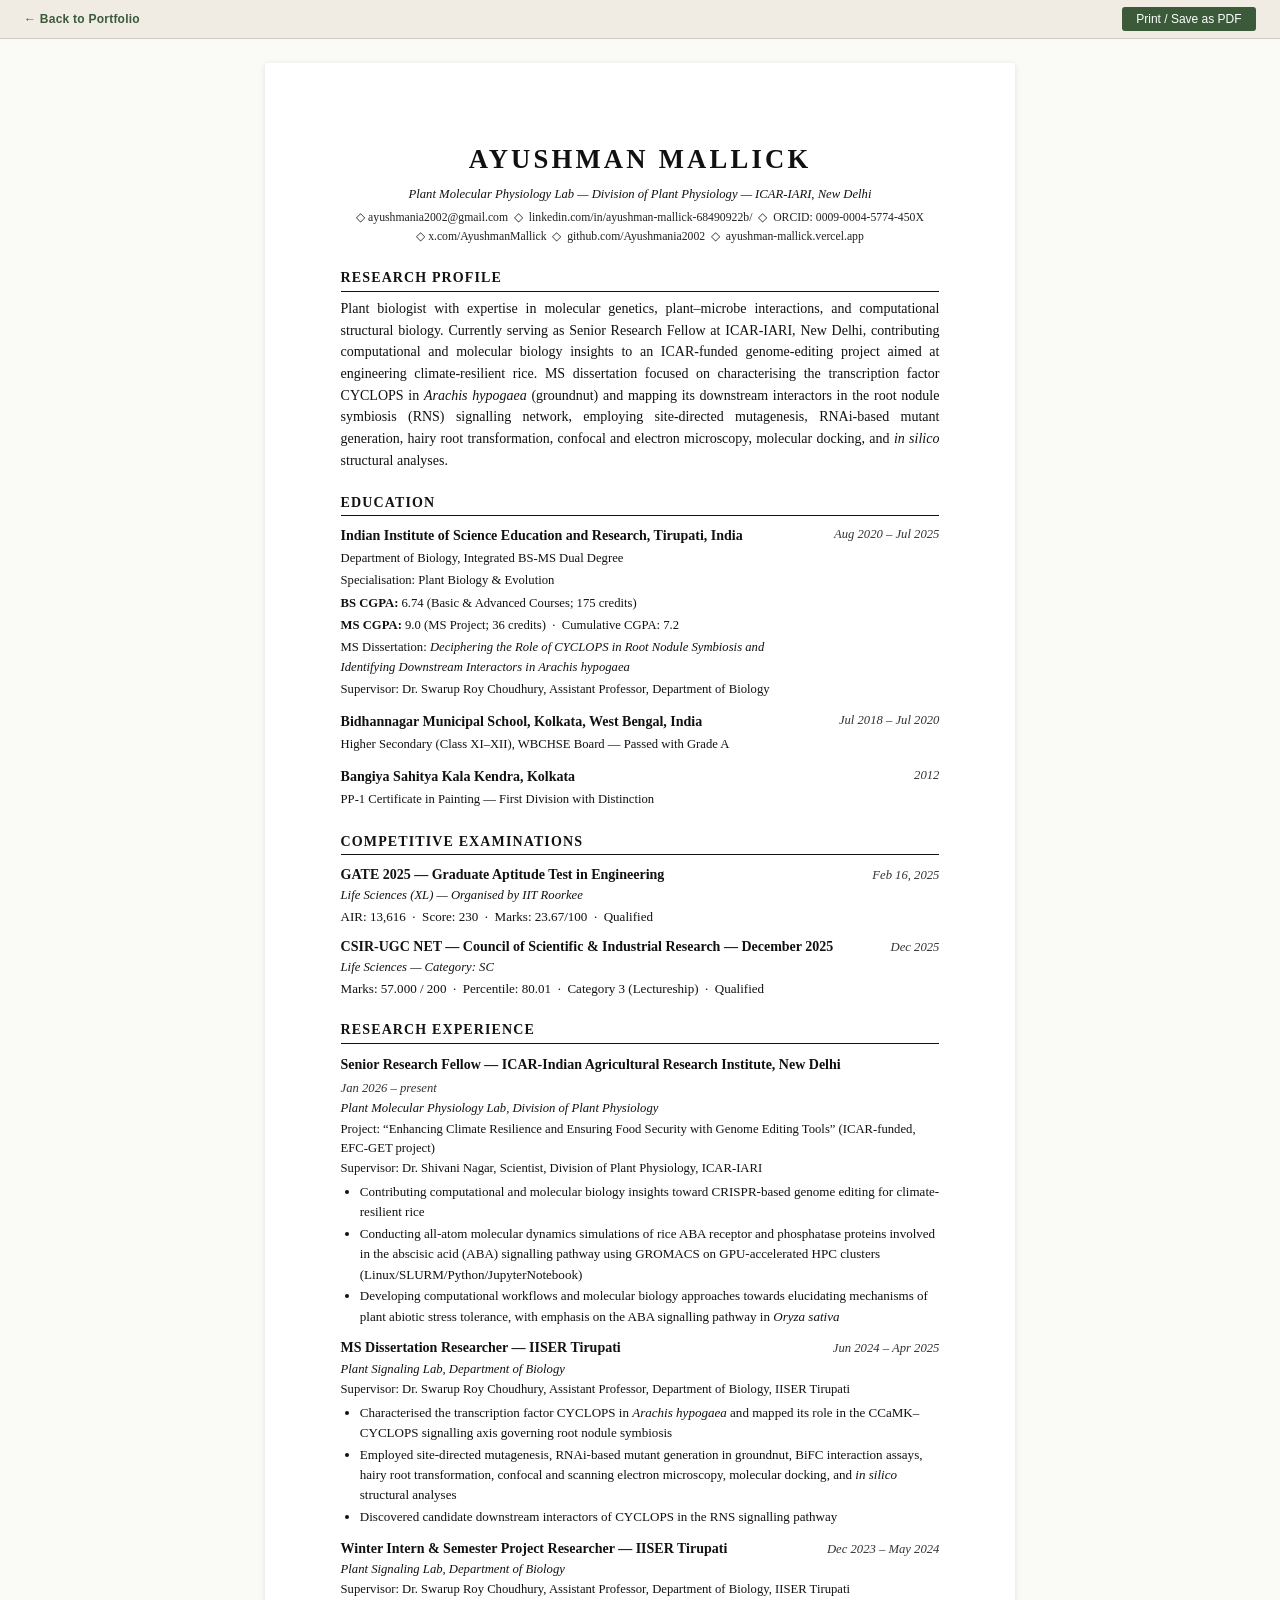
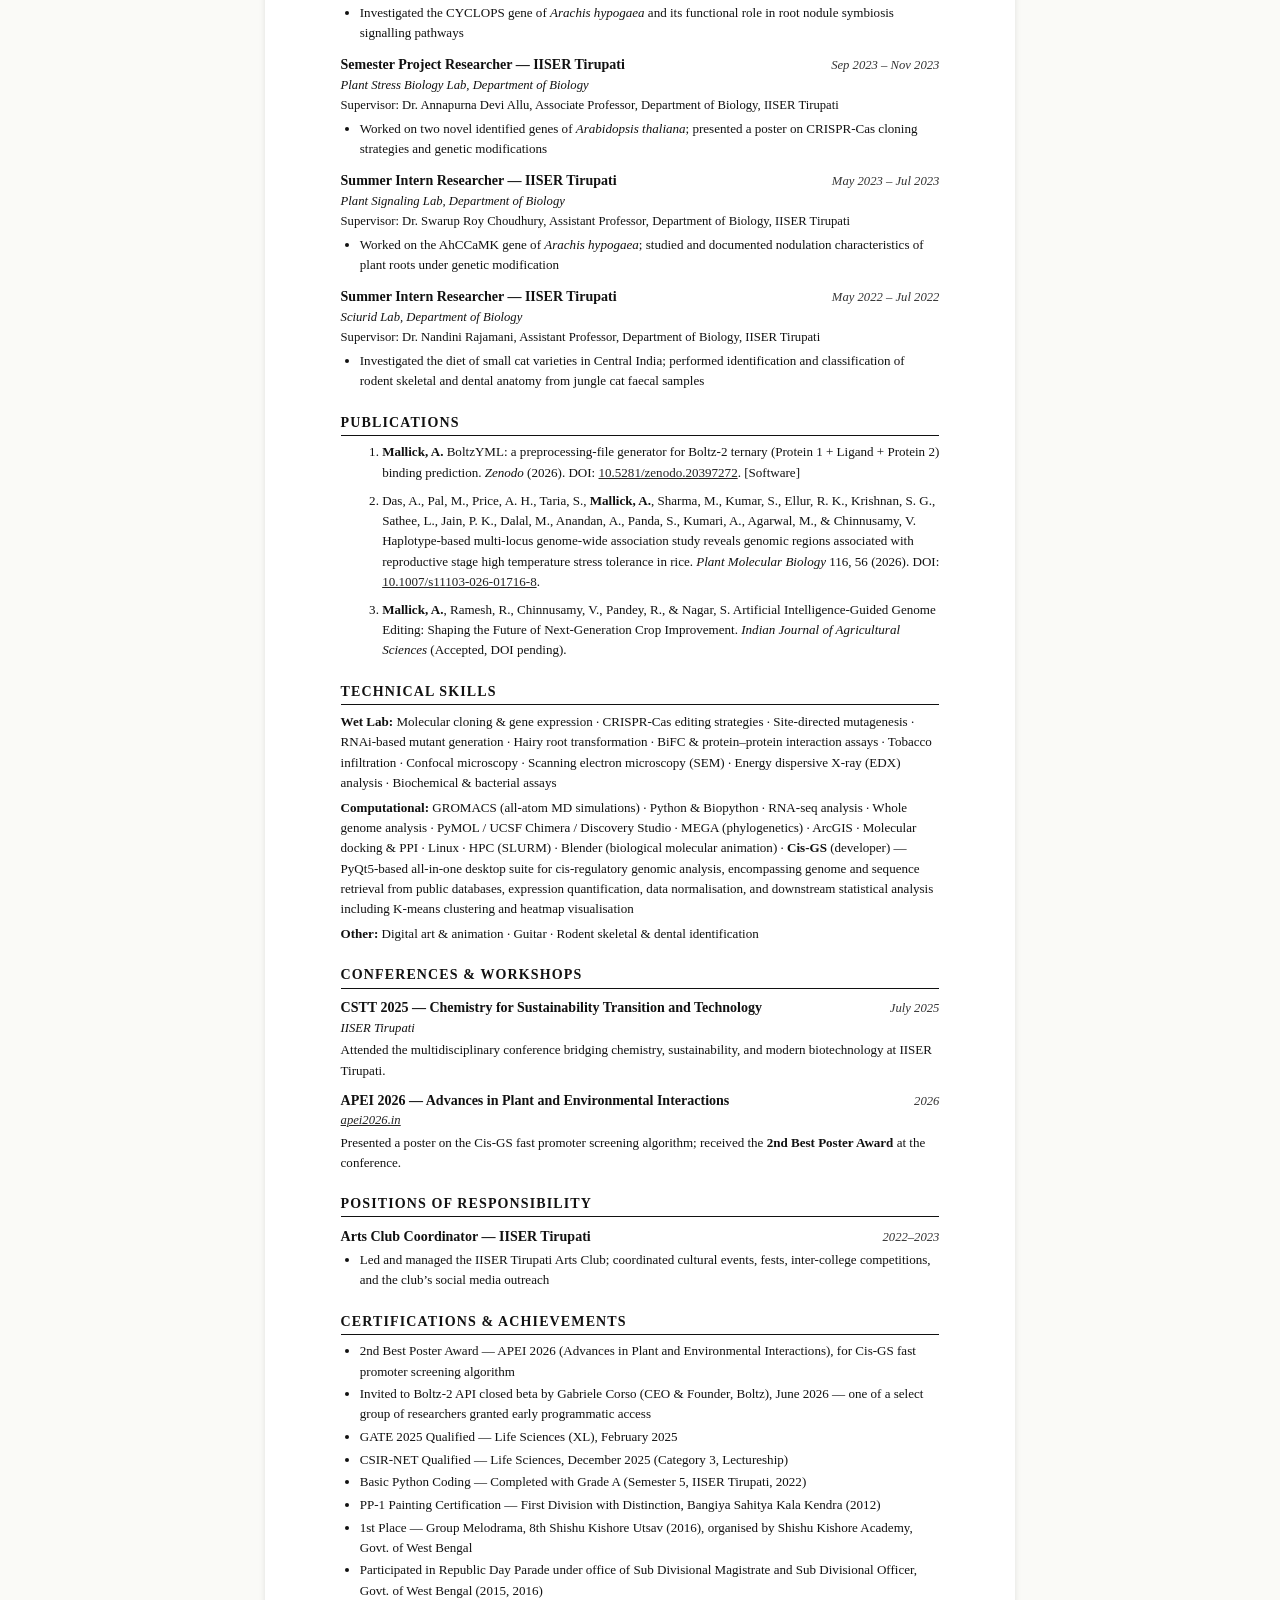
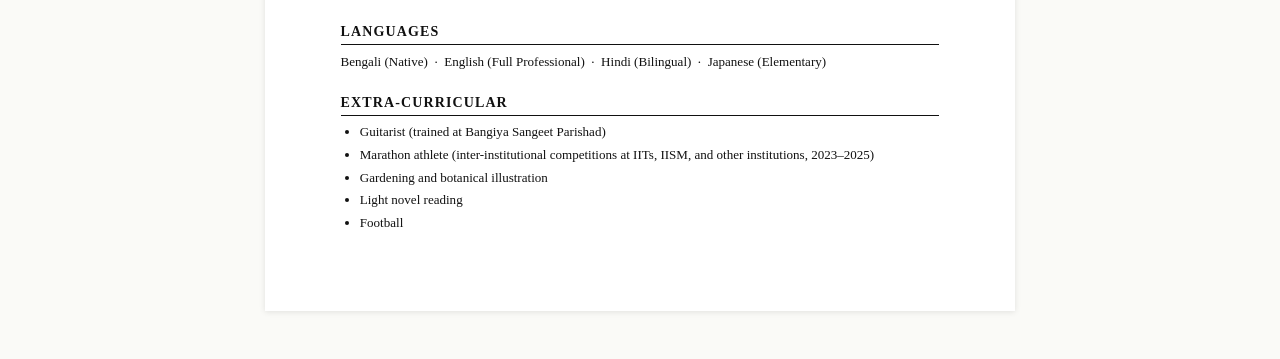
==== commit b8431f99: "Add APEI 2026 poster award and Boltz API beta invitation to timeline and CV" ====
--- a/cv.html
+++ b/cv.html
@@ -523,6 +523,15 @@
     <div class="item-body">Attended the multidisciplinary conference bridging chemistry, sustainability, and modern biotechnology at IISER Tirupati.</div>
   </div>
 
+  <div class="item-entry">
+    <div class="item-header">
+      <span class="item-title">APEI 2026 &mdash; Advances in Plant and Environmental Interactions</span>
+      <span class="item-date">2026</span>
+    </div>
+    <div class="item-sub"><a href="https://apei2026.in/" target="_blank" style="color:#222;">apei2026.in</a></div>
+    <div class="item-body">Presented a poster on the Cis-GS fast promoter screening algorithm; received the <strong>2nd Best Poster Award</strong> at the conference.</div>
+  </div>
+
   <!-- ── Positions of Responsibility ── -->
   <div class="section-header">Positions of Responsibility</div>
 
@@ -540,6 +549,8 @@
   <div class="section-header">Certifications &amp; Achievements</div>
 
   <ul class="cert-list">
+    <li>2nd Best Poster Award &mdash; APEI 2026 (Advances in Plant and Environmental Interactions), for Cis-GS fast promoter screening algorithm</li>
+    <li>Invited to Boltz-2 API closed beta by Gabriele Corso (CEO &amp; Founder, Boltz), June 2026 &mdash; one of a select group of researchers granted early programmatic access</li>
     <li>GATE 2025 Qualified &mdash; Life Sciences (XL), February 2025</li>
     <li>CSIR-NET Qualified &mdash; Life Sciences, December 2025 (Category 3, Lectureship)</li>
     <li>Basic Python Coding &mdash; Completed with Grade A (Semester 5, IISER Tirupati, 2022)</li>
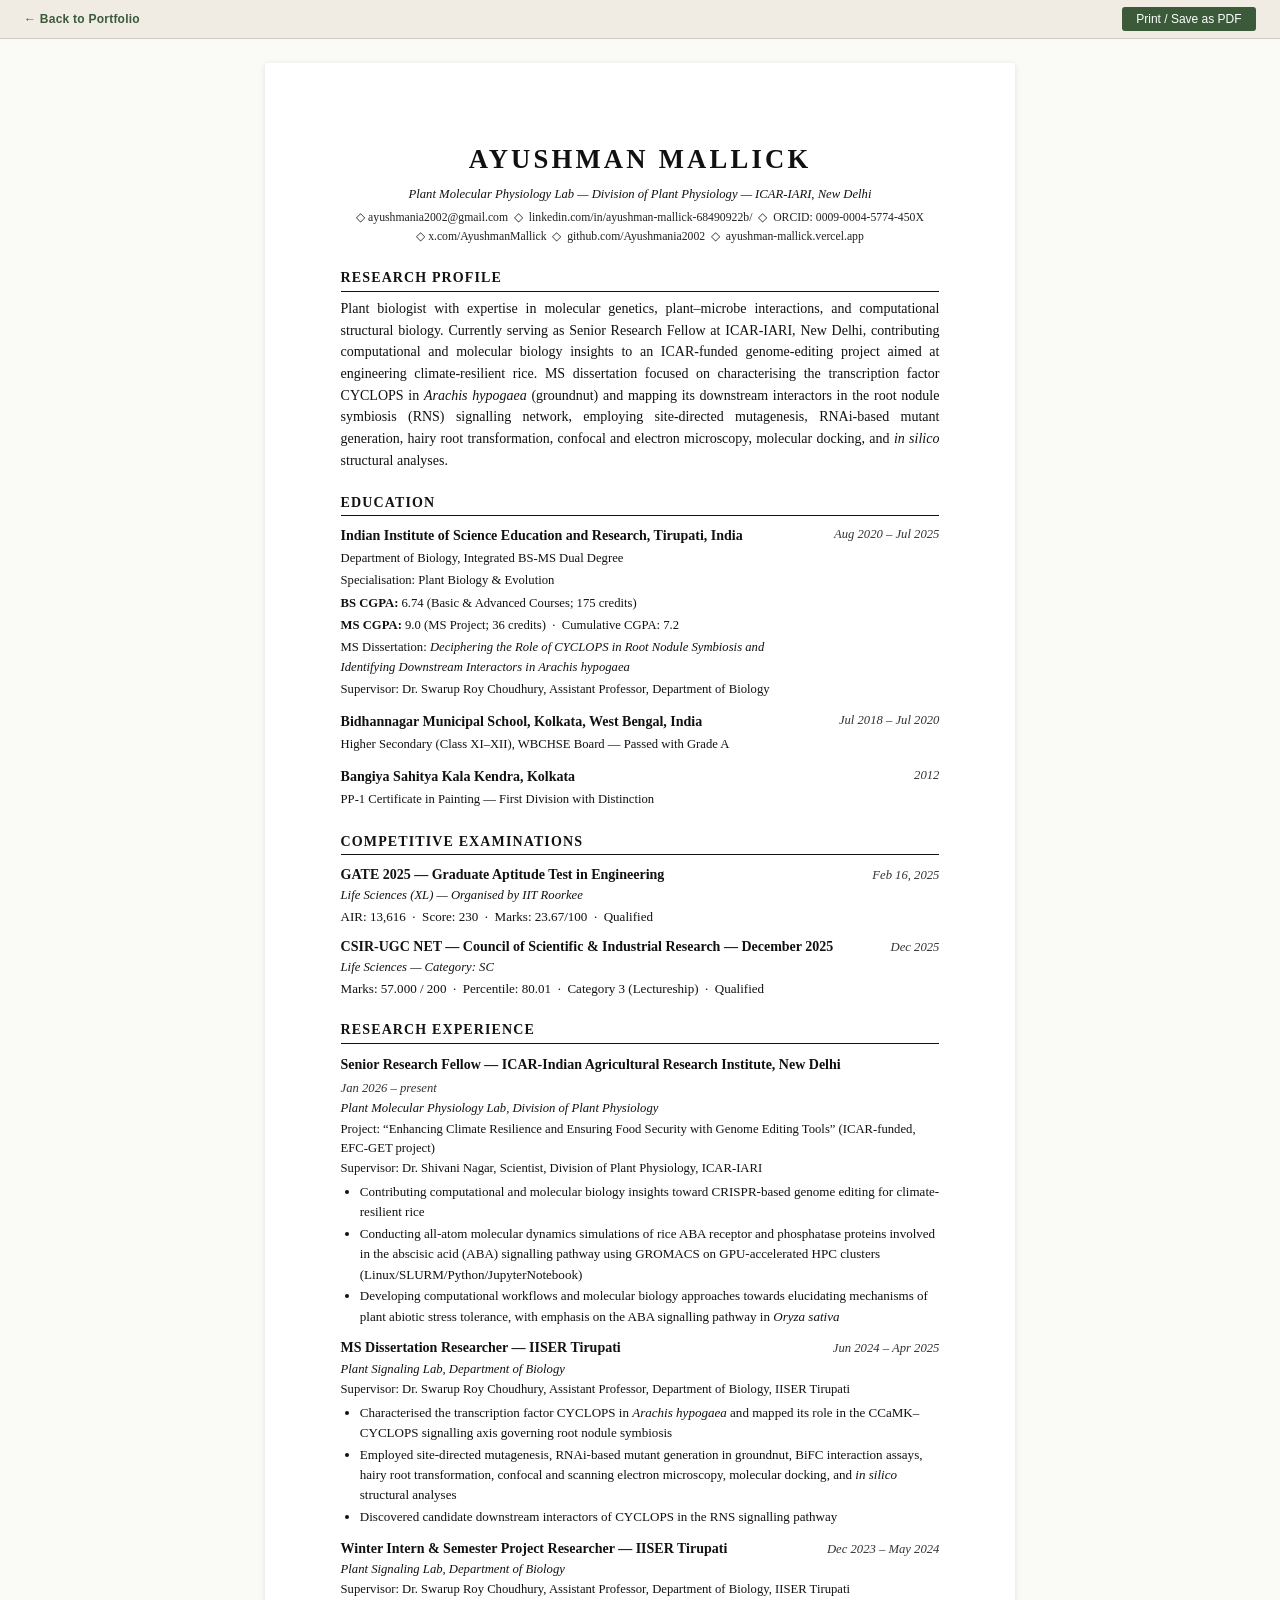
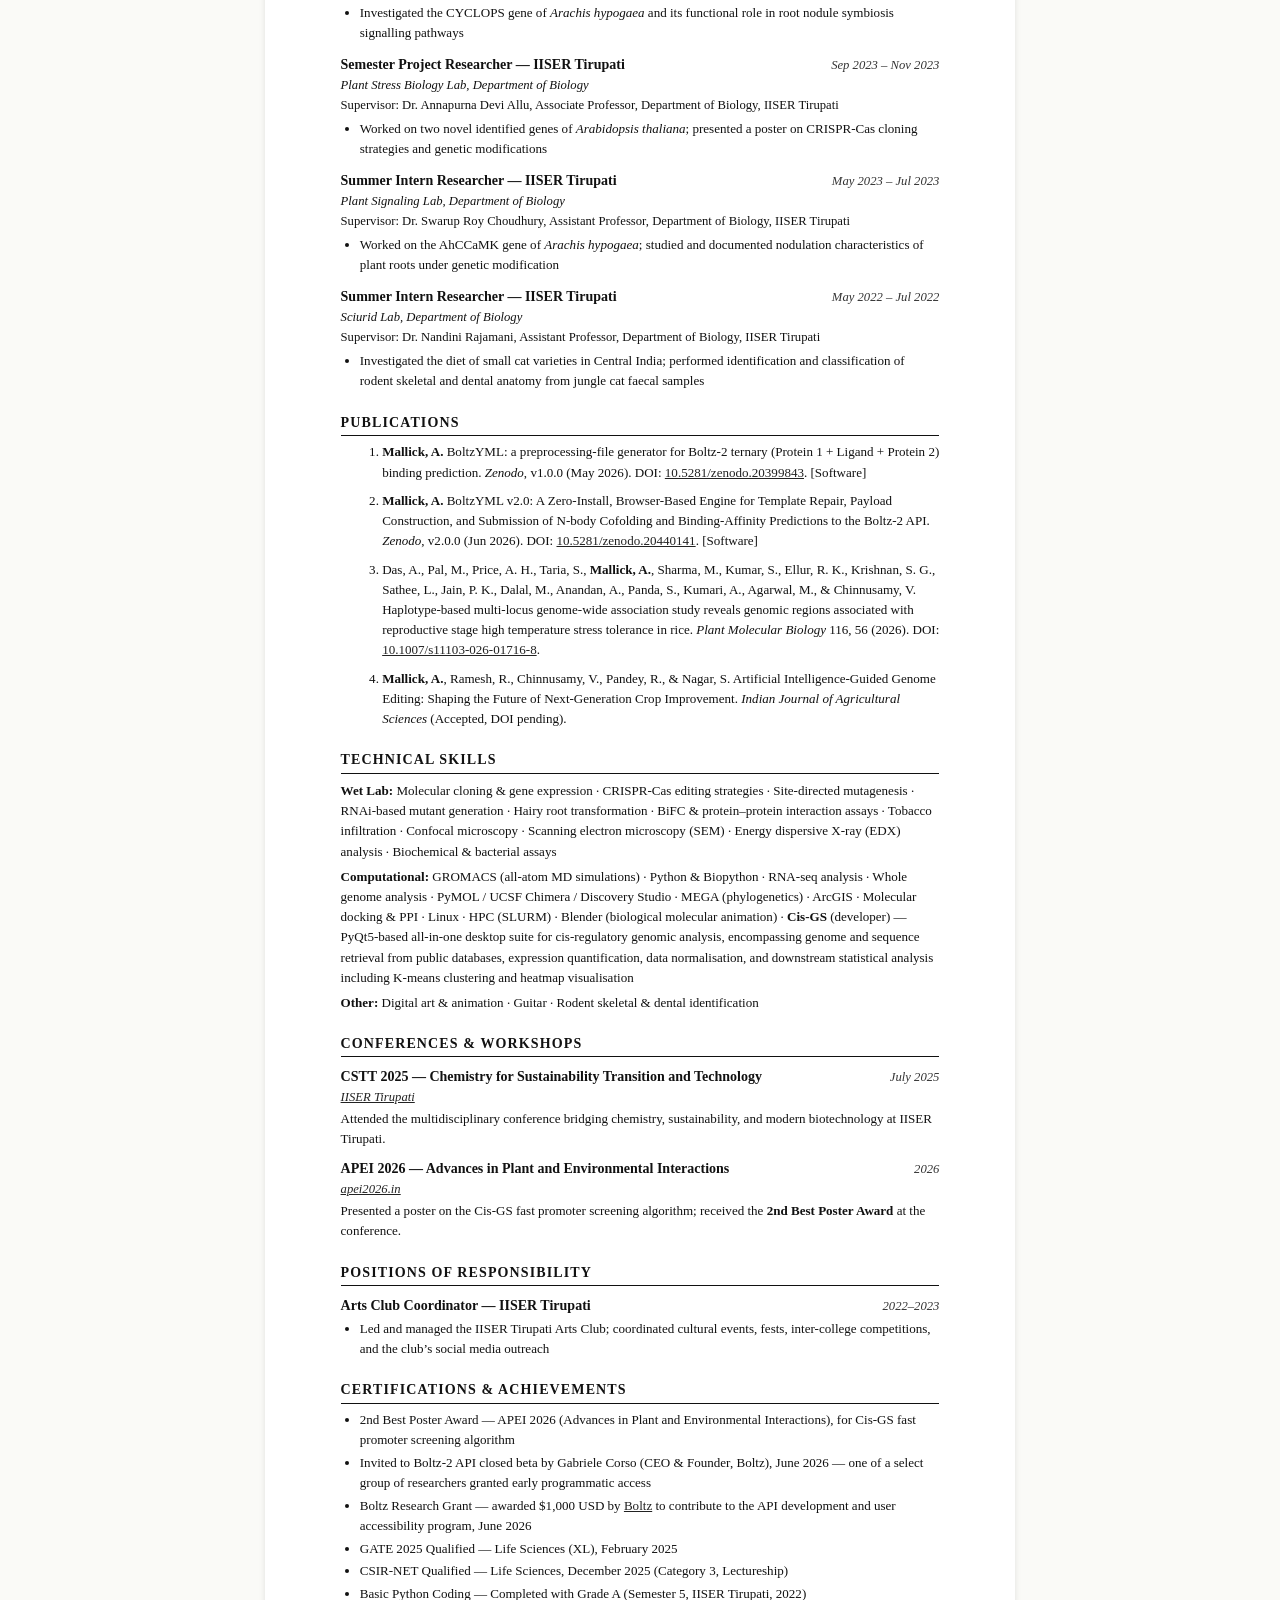
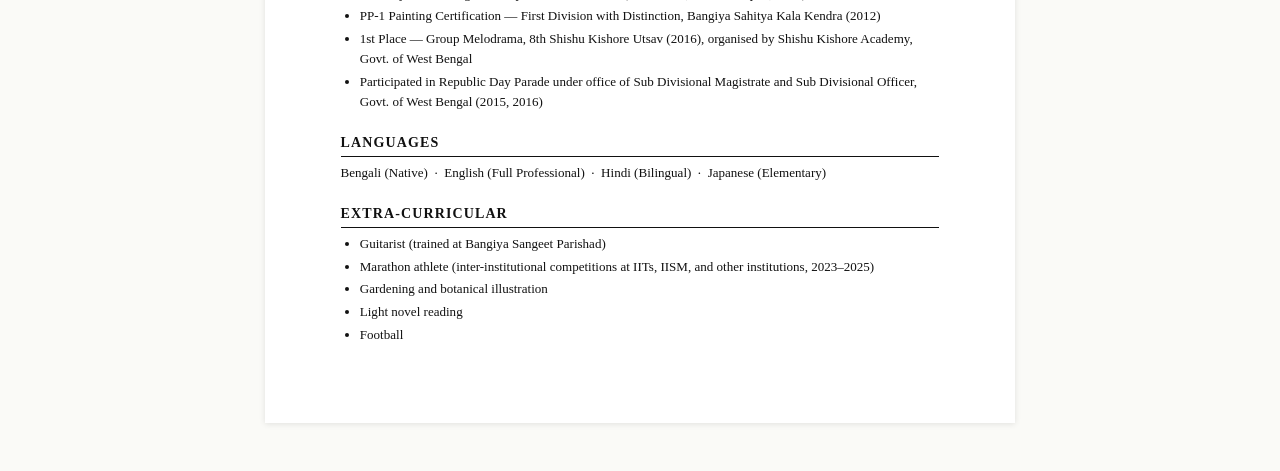
==== commit 13fa84f8: "Add BoltzYML v2, Boltz grant, CSTT link, fix v1 DOI across website and CV" ====
--- a/cv.html
+++ b/cv.html
@@ -465,8 +465,15 @@
     <li style="margin-bottom:0.5rem;">
       <strong>Mallick, A.</strong> BoltzYML: a preprocessing-file generator for Boltz-2 ternary
       (Protein&nbsp;1 + Ligand + Protein&nbsp;2) binding prediction.
-      <em>Zenodo</em> (2026).
-      DOI: <a href="https://doi.org/10.5281/zenodo.20397272" target="_blank" style="color:#222;">10.5281/zenodo.20397272</a>.
+      <em>Zenodo</em>, v1.0.0 (May 2026).
+      DOI: <a href="https://doi.org/10.5281/zenodo.20399843" target="_blank" style="color:#222;">10.5281/zenodo.20399843</a>.
+      [Software]
+    </li>
+    <li style="margin-bottom:0.5rem;">
+      <strong>Mallick, A.</strong> BoltzYML v2.0: A Zero-Install, Browser-Based Engine for Template Repair,
+      Payload Construction, and Submission of N-body Cofolding and Binding-Affinity Predictions to the Boltz-2 API.
+      <em>Zenodo</em>, v2.0.0 (Jun 2026).
+      DOI: <a href="https://doi.org/10.5281/zenodo.20440141" target="_blank" style="color:#222;">10.5281/zenodo.20440141</a>.
       [Software]
     </li>
     <li style="margin-bottom:0.5rem;">
@@ -519,7 +526,7 @@
       <span class="item-title">CSTT 2025 &mdash; Chemistry for Sustainability Transition and Technology</span>
       <span class="item-date">July 2025</span>
     </div>
-    <div class="item-sub">IISER Tirupati</div>
+    <div class="item-sub"><a href="https://www.iisertirupati.ac.in/cstt-2025/" target="_blank" style="color:#222;">IISER Tirupati</a></div>
     <div class="item-body">Attended the multidisciplinary conference bridging chemistry, sustainability, and modern biotechnology at IISER Tirupati.</div>
   </div>
 
@@ -551,6 +558,7 @@
   <ul class="cert-list">
     <li>2nd Best Poster Award &mdash; APEI 2026 (Advances in Plant and Environmental Interactions), for Cis-GS fast promoter screening algorithm</li>
     <li>Invited to Boltz-2 API closed beta by Gabriele Corso (CEO &amp; Founder, Boltz), June 2026 &mdash; one of a select group of researchers granted early programmatic access</li>
+    <li>Boltz Research Grant &mdash; awarded $1,000 USD by <a href="https://boltz.bio" target="_blank" style="color:#222;">Boltz</a> to contribute to the API development and user accessibility program, June 2026</li>
     <li>GATE 2025 Qualified &mdash; Life Sciences (XL), February 2025</li>
     <li>CSIR-NET Qualified &mdash; Life Sciences, December 2025 (Category 3, Lectureship)</li>
     <li>Basic Python Coding &mdash; Completed with Grade A (Semester 5, IISER Tirupati, 2022)</li>
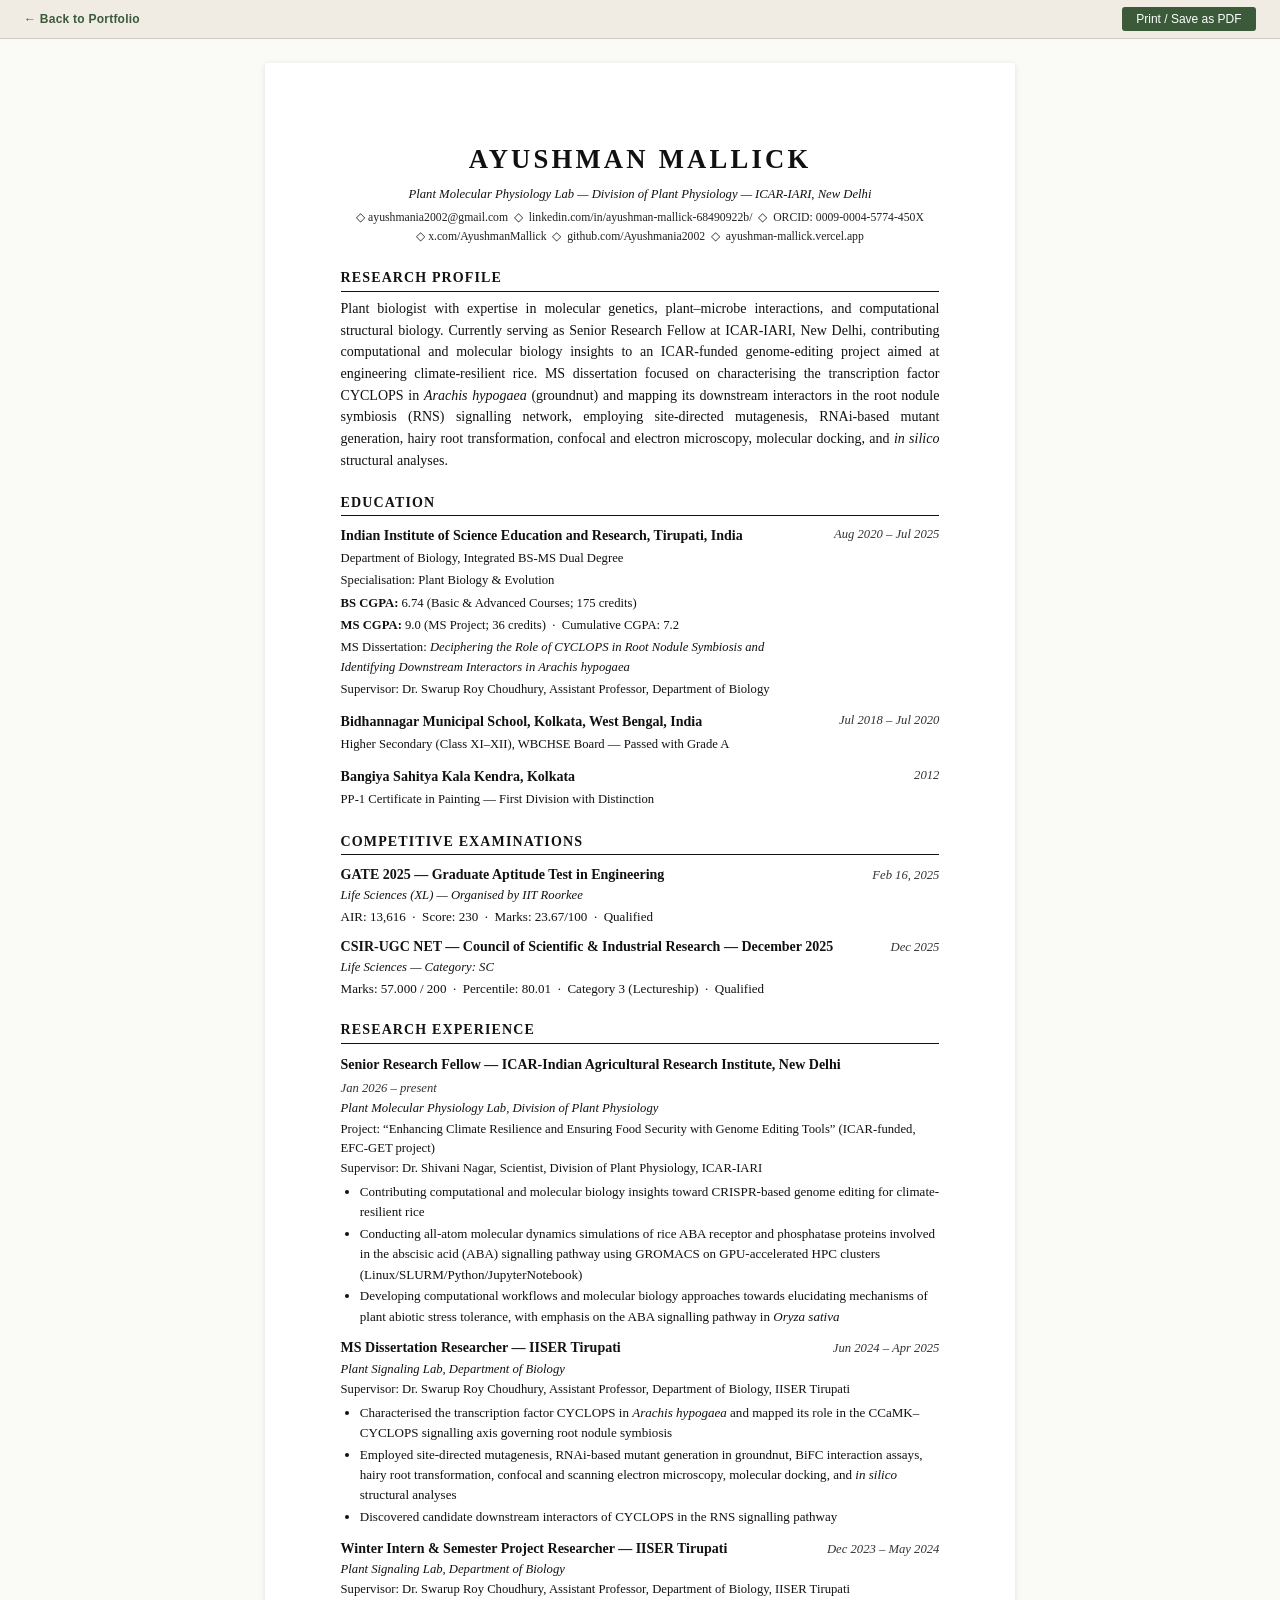
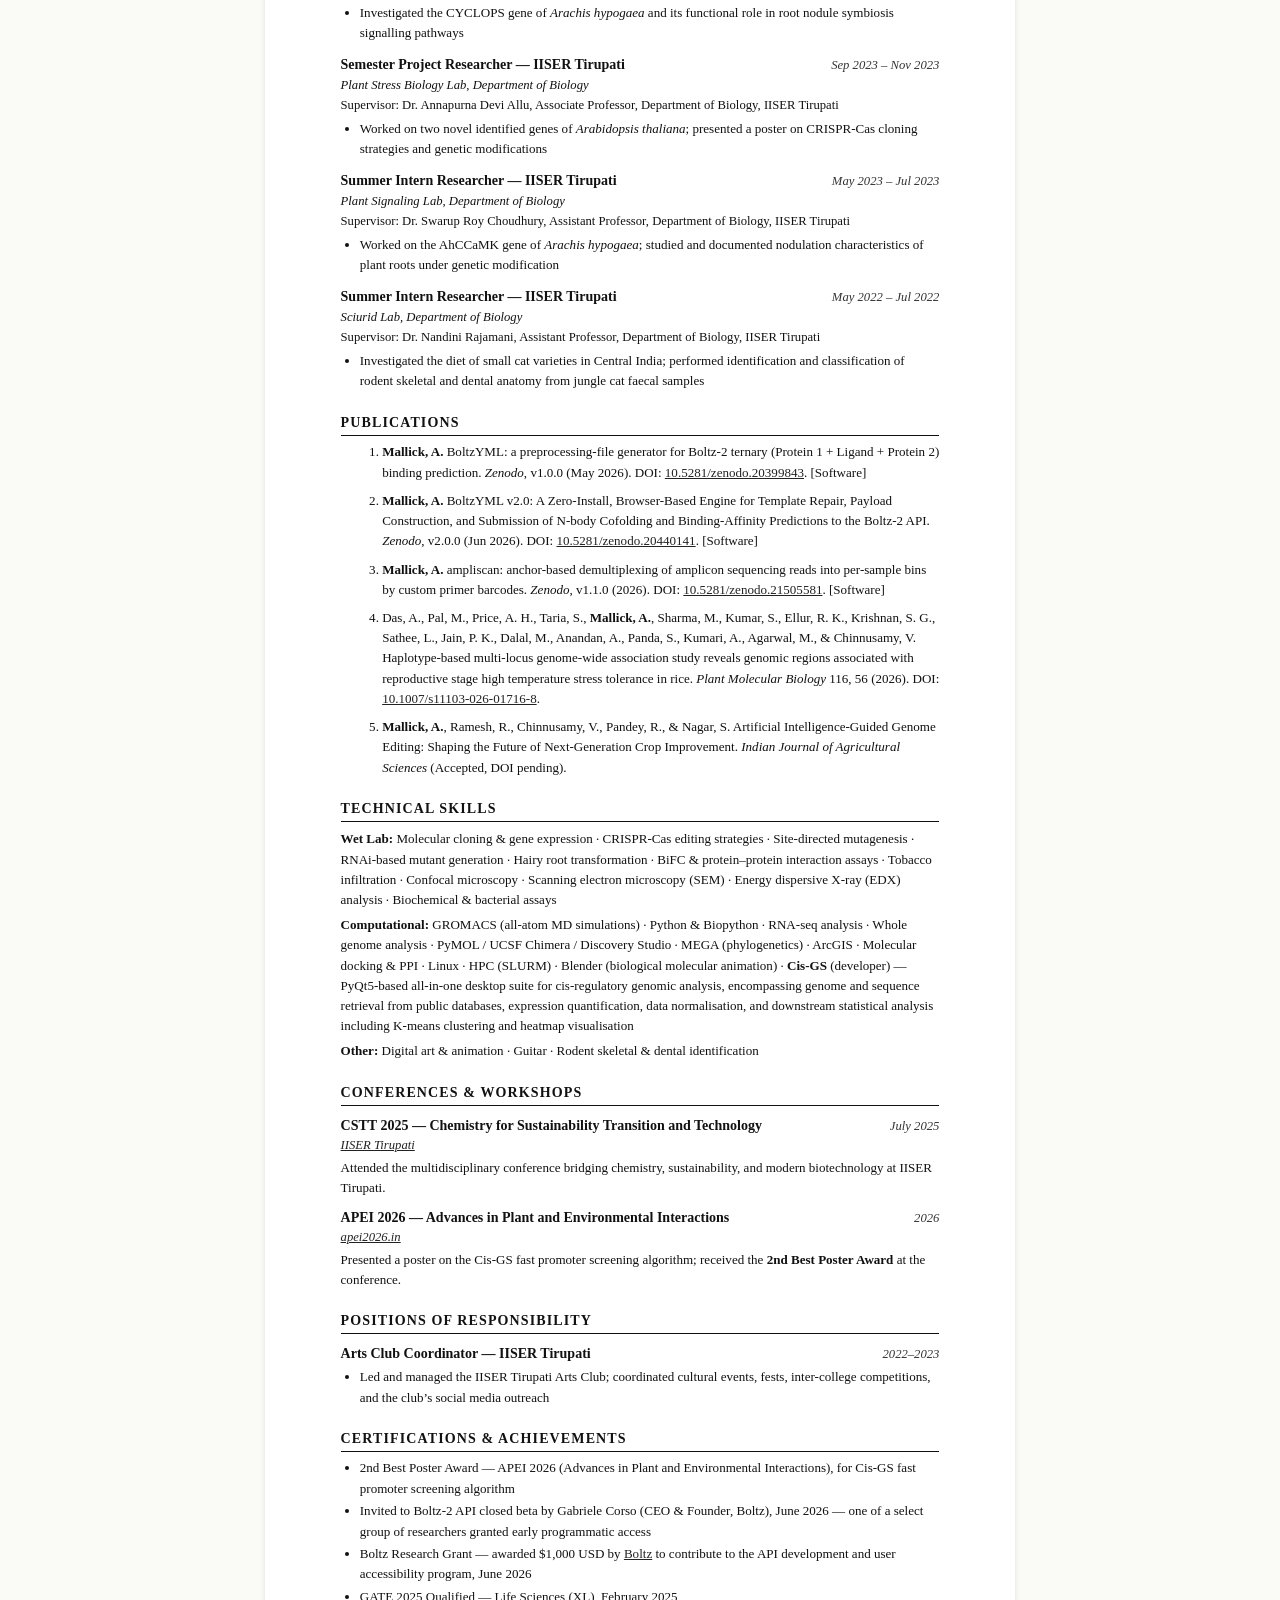
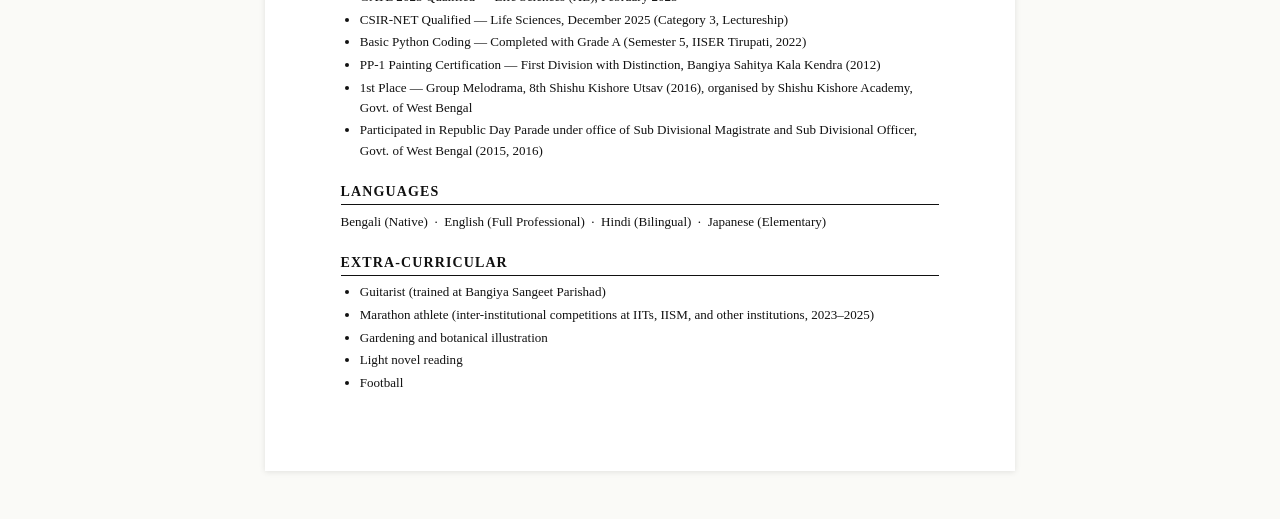
==== commit a3f8017d: "Add ampliscan and BoltzYML v2 cards, publications, and timeline entries" ====
--- a/cv.html
+++ b/cv.html
@@ -477,6 +477,13 @@
       [Software]
     </li>
     <li style="margin-bottom:0.5rem;">
+      <strong>Mallick, A.</strong> ampliscan: anchor-based demultiplexing of amplicon sequencing reads
+      into per-sample bins by custom primer barcodes.
+      <em>Zenodo</em>, v1.1.0 (2026).
+      DOI: <a href="https://doi.org/10.5281/zenodo.21505581" target="_blank" style="color:#222;">10.5281/zenodo.21505581</a>.
+      [Software]
+    </li>
+    <li style="margin-bottom:0.5rem;">
       Das, A., Pal, M., Price, A. H., Taria, S., <strong>Mallick, A.</strong>, Sharma, M., Kumar, S., Ellur, R. K.,
       Krishnan, S. G., Sathee, L., Jain, P. K., Dalal, M., Anandan, A., Panda, S., Kumari, A., Agarwal, M.,
       &amp; Chinnusamy, V. Haplotype-based multi-locus genome-wide association study reveals genomic regions
